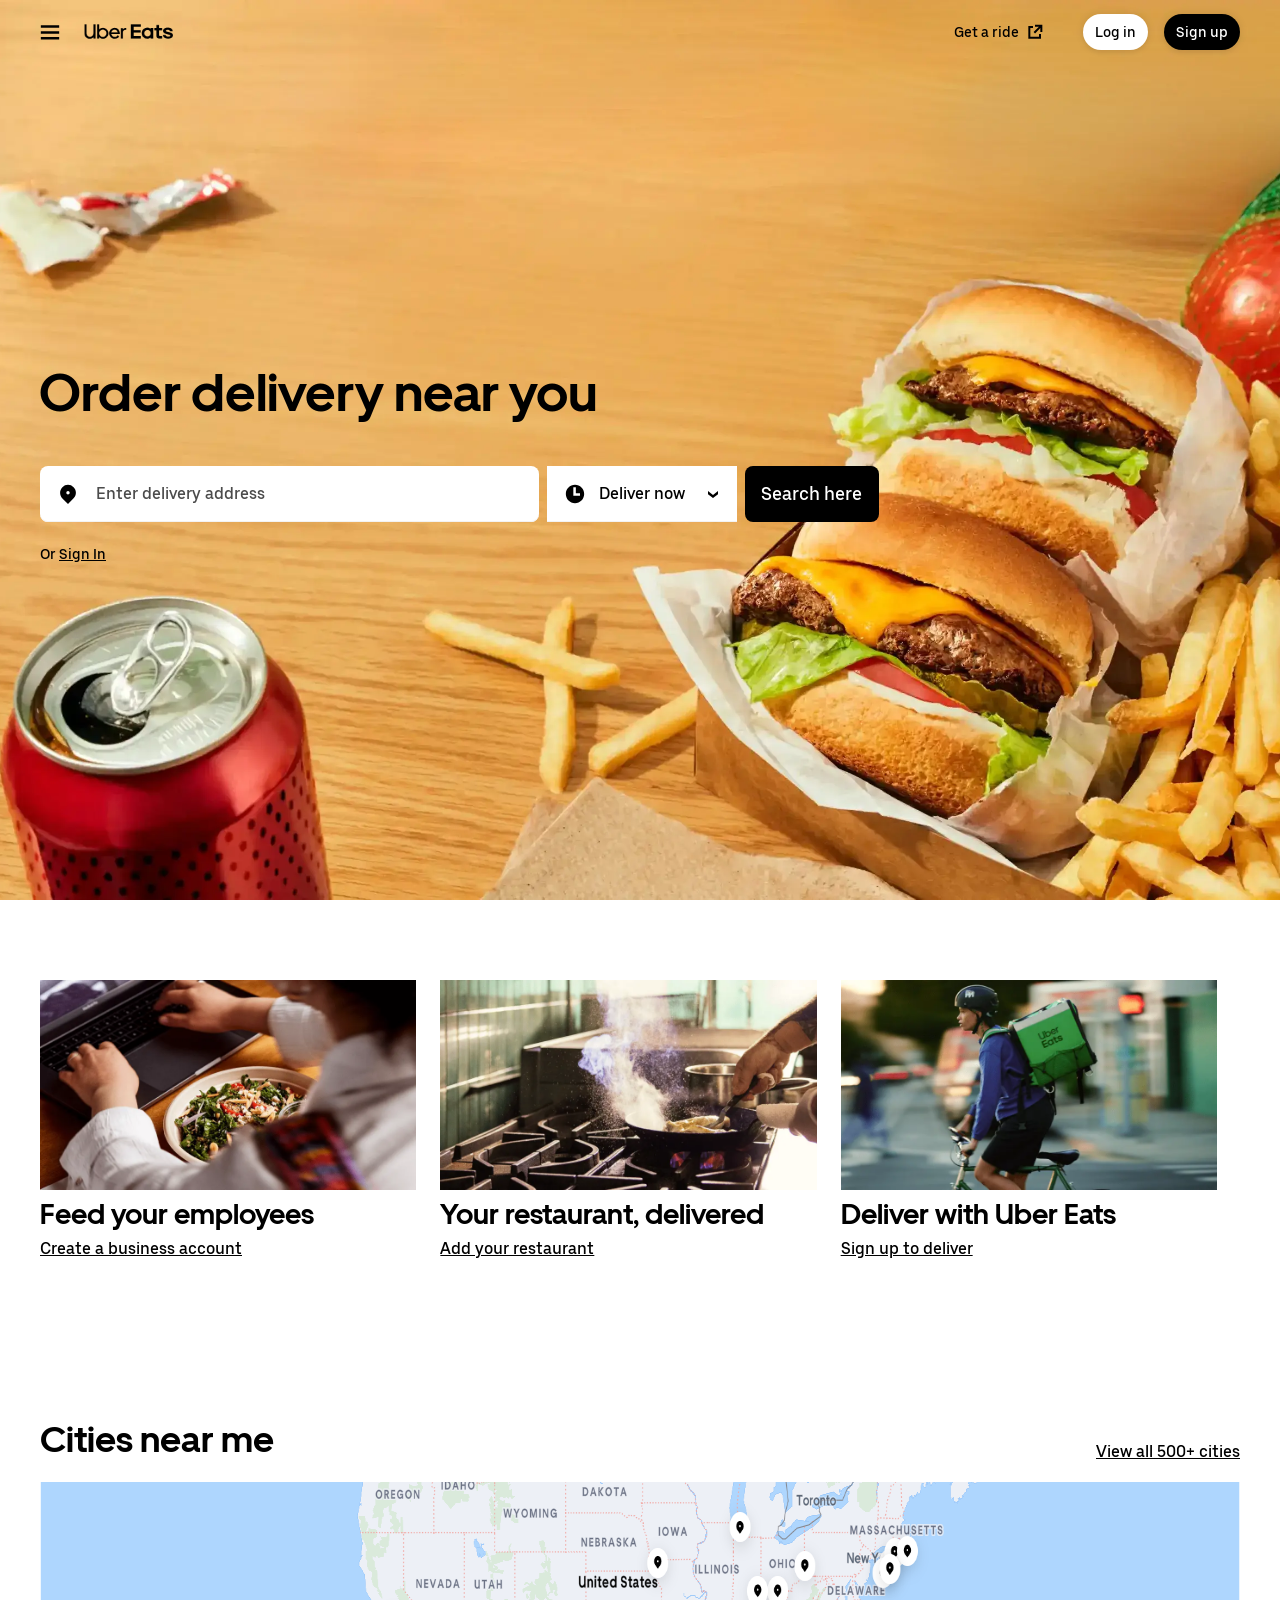
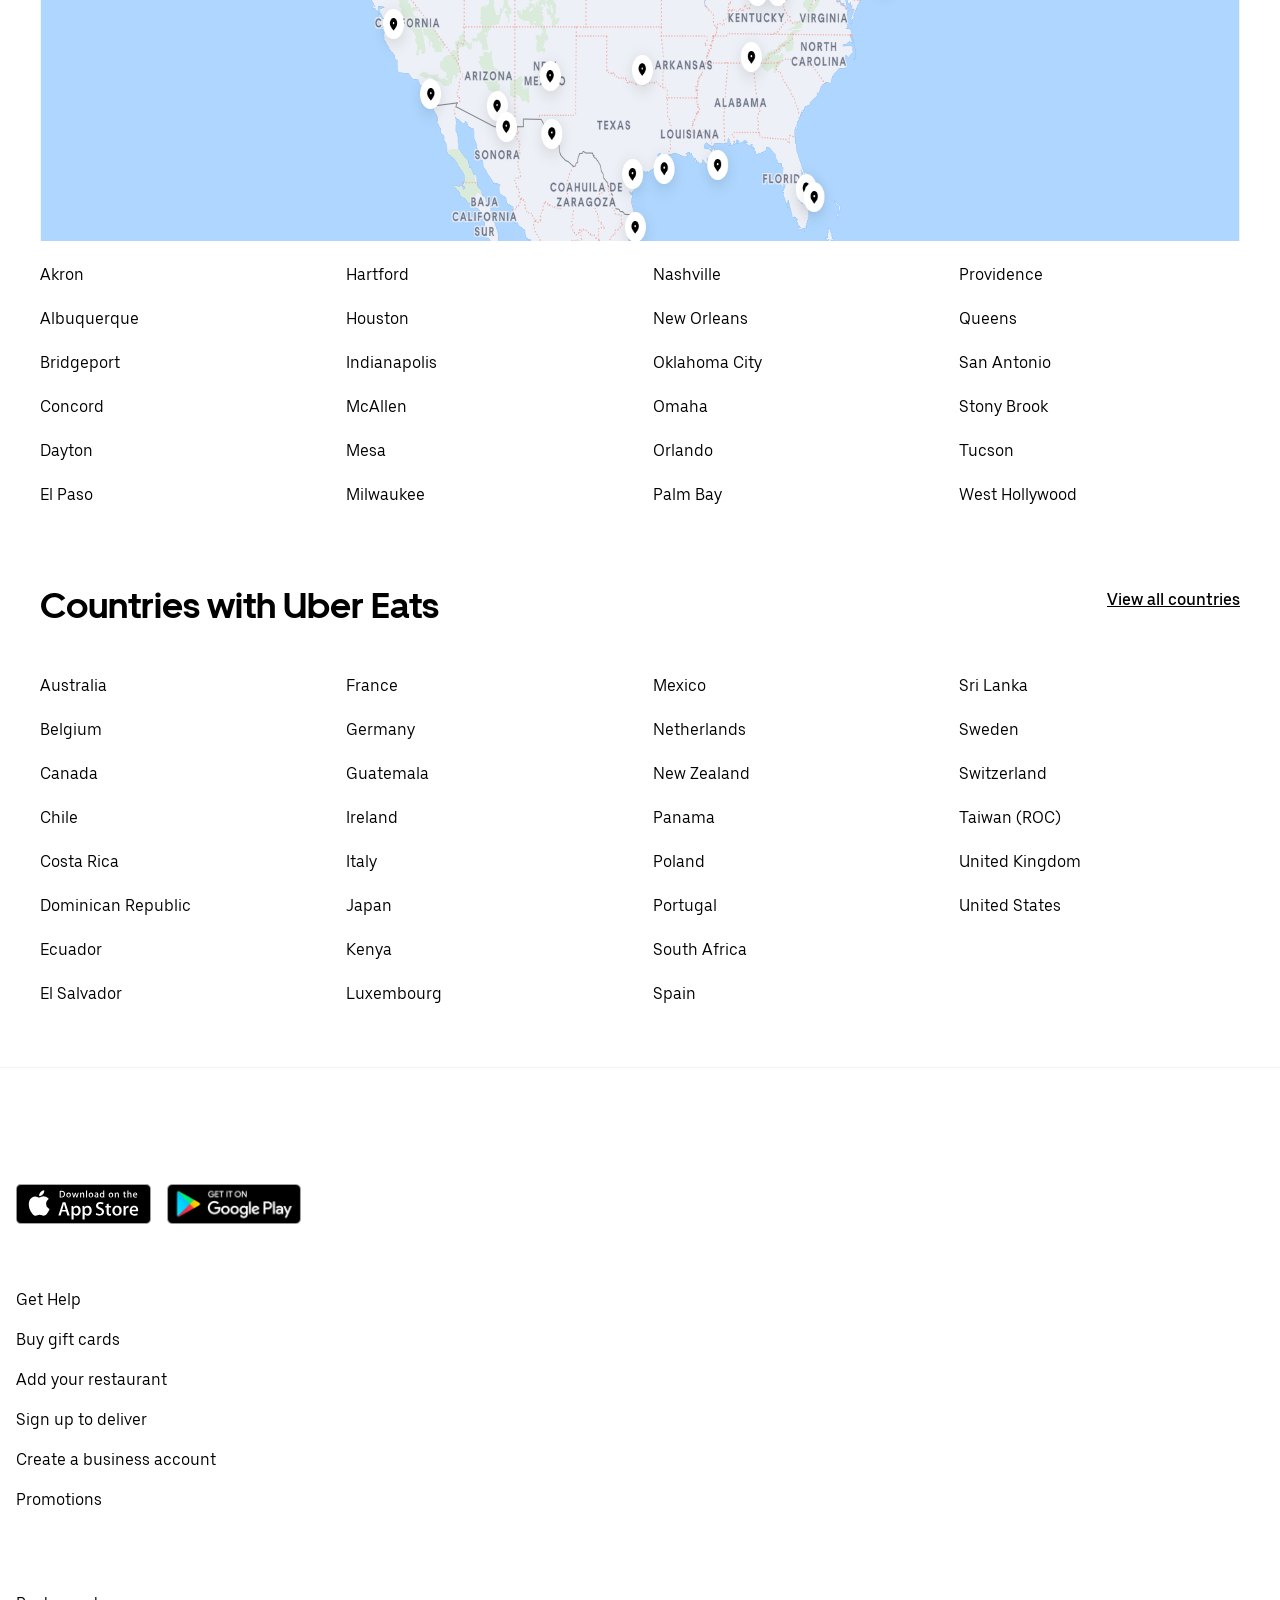
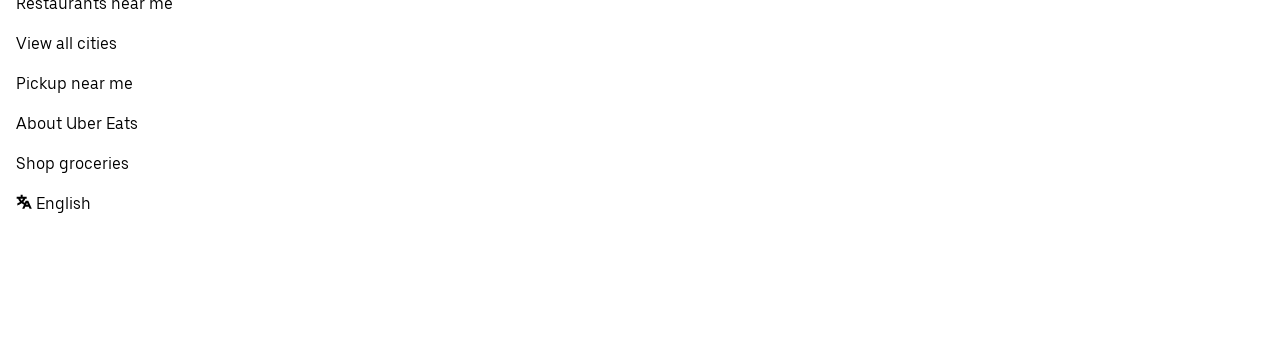
==== Uber.html @ cbeb6cd2 "first commit" ====
<!DOCTYPE html>
<html lang="en">

<head>
    <meta charset="UTF-8">
    <meta name="viewport" content="width=device-width, initial-scale=1.0">
    <link rel="stylesheet" href="Uber.css">
    <title>Document</title>
</head>

<body>
    <div class="uber-container">
        <div class="uber-image"></div>
        <!-- <img class="uber-image" src="uber-img/image.png" alt=""> -->
        <div class="urban-head1">
            <div class="urban-head2">
                <div class="urban-head3">
                    <div class="urban-head4">
                        <div class="urban-head5">
                            <div class="first">
                                <div class="line">
                                    <svg width="20" height="20" viewBox="0 0 24 24" fill="none">
                                        <title>Three lines</title>
                                        <path fill-rule="evenodd" clip-rule="evenodd"
                                            d="M23 4H1v3h22V4Zm0 7H1v3h22v-3ZM1 18h22v3H1v-3Z" fill="currentColor">
                                        </path>
                                    </svg>
                                </div>
                                <div class="uber-eats-logo">
                                    <img src="uber-img/uberEat.png" alt="">
                                </div>
                            </div>
                            <div class="all">
                                <div class="ride">
                                    <a href="#">Get a ride </a>
                                    <svg width="16" height="16" viewBox="0 0 24 24" fill="none">
                                        <title>Arrow launch</title>
                                        <g fill="currentColor">
                                            <path d="M21 15v7H2V3h7v3H5v13h13v-4h3Z"></path>
                                            <path d="M12 1v3h5.9l-8 7.9 2.2 2.2 7.9-8V12h3V1H12Z"></path>
                                        </g>
                                    </svg>
                                    
                                </div>
                                <div class="log-sign">
                                    <a class="log" href="#"></a>
                                    <a class="log2" href="#">Sign up</a>
                                </div>

                            </div>

                        </div>

                    </div>
                </div>
                
                
                
            </div>
        </div>
        <div class="delivery-container">
                    <h2 class="order-heading">Order delivery near you</h2>
                    <div class="enter-main1">
                        <div class="enter-main">
                            <div class="enter-container">
                                <div class="enter">
                                    <svg aria-hidden="true" focusable="false" viewBox="0 0 24 24" class="er es et al bc cg er es e4 e5"><g clip-path="url(#clip0)"><path d="M17.583 5.166a7.896 7.896 0 00-11.166 0c-3.084 3.083-3.084 8.167 0 11.25L12 21.999l5.583-5.666c3.084-3 3.084-8.084 0-11.167zM12 12.416c-.917 0-1.667-.75-1.667-1.667 0-.916.75-1.666 1.667-1.666s1.667.75 1.667 1.666c0 .917-.75 1.667-1.667 1.667z"></path></g><defs><clipPath id="clip0"><path transform="translate(2 2)" d="M0 0h20v20H0z"></path></clipPath></defs></svg>
                                    <div class="placeholder">Enter delivery address</div>

                                </div>

                            </div>
                            <div class="space"></div>
                            <div class="enter-container2">
                                <div class="enter1">
                                    <svg width="24px" height="24px" fill="none" viewBox="0 0 24 24" xmlns="http://www.w3.org/2000/svg" aria-label="When" role="img" focusable="false"><path d="M12 2.83398C6.91671 2.83398 2.83337 6.91732 2.83337 12.0007C2.83337 17.084 6.91671 21.1673 12 21.1673C17.0834 21.1673 21.1667 17.084 21.1667 12.0007C21.1667 6.91732 17.0834 2.83398 12 2.83398ZM17 13.6673H10.3334V5.33398H12.8334V11.1673H17V13.6673Z" fill="#000000"></path></svg>
                                    <div class="placeholder1">Deliver now</div>
                                    <div class="svg1">
                                        <div class="svg2">
                                            <svg width="24px" height="24px" fill="none" viewBox="0 0 24 24" xmlns="http://www.w3.org/2000/svg" aria-hidden="true" focusable="false"><path d="M17 11.7494V14.916L12 11.0827L7 14.916V11.7494L12 7.91602L17 11.7494Z" fill="#000000" transform="rotate(180, 12, 12)"></path></svg>
                                        </div>
                                    </div>

                                </div>

                            </div>
                            
                            <div class="space"></div>
                            <div class="search-black">
                                <a href="">Search here</a>
                            </div>
                            </div>
                            <div>
                            <div class="or-sign">Or
                                <a href="#">Sign In</a>
                            </div>
                            </div>
                        
                    </div>
                </div>    


    </div>
    <div class="space-after"></div>
        <div class="get-container">
            <div class="get-app">
                <div class="get-app1">
                    <div class="android">
                        <img src="https://www.ubereats.com/_static/31ee382bd0e6ed84.svg" alt="">
                        <div class="space16"></div>
                        <p>There’s more to love in the Android app.</p>

                    </div>
                    <button class="buttons">
                        <div class="button-app">
                            <svg aria-hidden="true" focusable="false" viewBox="0 0 24 24" class="fh fi e4 e5"><g><path fill-rule="evenodd" clip-rule="evenodd" d="M15.297 3.415l-.233.343c1.77.804 2.97 2.326 2.97 4.069H6.341c0-1.743 1.199-3.265 2.97-4.069l-.234-.343-.233-.338-.52-.761a.2.2 0 01.058-.282.214.214 0 01.29.057l.793 1.157.238.348a7.035 7.035 0 012.484-.444c.888 0 1.729.16 2.484.444l1.032-1.505a.21.21 0 01.288-.057.198.198 0 01.059.282l-.52.76-.234.339zm-1.23 2.176c0 .337.28.61.626.61a.618.618 0 00.627-.61.617.617 0 00-.627-.61.617.617 0 00-.627.61zm-4.385.61a.618.618 0 01-.627-.61c0-.338.28-.61.627-.61.346 0 .627.272.627.61 0 .337-.28.61-.627.61z"></path><path d="M6.342 8.639h11.692v8.942c0 .71-.592 1.288-1.322 1.288h-.956c.033.107.052.22.052.338v2.574c0 .673-.562 1.22-1.254 1.22s-1.253-.547-1.253-1.22v-2.574c0-.119.018-.23.05-.338h-2.327c.032.107.051.22.051.338v2.574c0 .673-.562 1.22-1.253 1.22-.692 0-1.254-.547-1.254-1.22v-2.574c0-.119.018-.23.05-.338h-.953c-.73 0-1.323-.578-1.323-1.288V8.639zm-2.089 0C3.561 8.639 3 9.185 3 9.858v5.216c0 .673.56 1.22 1.253 1.22.692 0 1.253-.547 1.253-1.22V9.858c0-.673-.561-1.219-1.253-1.219zM18.87 9.858c0-.673.56-1.219 1.253-1.219.691 0 1.252.546 1.252 1.219v5.216c0 .673-.56 1.22-1.252 1.22-.693 0-1.254-.547-1.254-1.22V9.858z"></path></g></svg>
                            <div class="space8"></div>
                            <div class="getit">Get the app</div>
                        </div>
                    </button>
                </div>

            </div>

    </div>
    <div class="space-after2"></div>
    <div class="pictures">
        <div class="pics1">
            <div>
                <img class="img1" src="uber-img/1st img.png" alt="">
                <p class="feed"> Feed your employees</p>
                <p class="feed-sub">Create a business account</p>
            </div>
        </div>
         <div class="space-after3"></div>
          <div class="pics1">
            <div>
                <img class="img1" src="uber-img/2ndimg.png" alt="">
                <p class="feed"> Your restaurant, delivered</p>
                <p class="feed-sub">Add your restaurant</p>
            </div>
        </div>
         <div class="space-after3"></div>
          <div class="pics1">
            <div>
                <img class="img1" src="uber-img/3rdimg.png" alt="">
                <p class="feed"> Deliver with Uber Eats</p>
                <p class="feed-sub">Sign up to deliver</p>
            </div>
        </div>
    </div>
     <div class="space-after4"></div>
     <div class="map-high">
       <div class="space-after5"></div>
    <div class="map">
        <div class="map-heading">
             <h2 class="map-h2">Cities near me</h2>
             <a href="#">View all 500+ cities</a>

        </div>
           
            <img class="map-pic" src="" alt="">
            <div class="grid-list"> 
                <div class="points">
                    <a href="#">Albuquerque</a>
                </div>
                <div class="points">
                    <a href="#">Concord</a>
                </div>
                <div class="points">
                    <a href="#">Houston</a>
                </div>
                <div class="points">
                    <a href="#">Indianapolis</a>
                </div>
                   <div class="points">
                    <a href="#">Mesa</a>
                </div>
                <div class="points">
                    <a href="#">Milwaukee</a>
                </div>
                <div class="points">
                    <a href="#">Nashville</a>
                </div>
                <div class="points">
                    <a href="#">Oklahoma City</a>
                </div>
                <div class="points">
                    <a href="#">Providence</a>
                </div>
                <div class="points">
                    <a href="#">Queens</a>
                </div>
                   <div class="points">
                    <a href="#">Tucson</a>
                </div>
                <div class="points">
                    <a href="#">West Hollywood</a>
                </div>
            </div>
             <div class="space24"></div>
            <a class="view" href="#">View all 500+ cities</a>
            <div class="space48"></div>
             


             <div class="grid-list2"> 
                <div class="points">
                    <a href="#">Akron</a>
                </div>
                <div class="points">
                    <a href="#">Albuquerque</a>
                </div>
                <div class="points">
                    <a href="#">Bridgeport</a>
                </div>
                <div class="points">
                    <a href="#">Concord</a>
                </div>
                   <div class="points">
                    <a href="#">Dayton</a>
                </div>
                <div class="points">
                    <a href="#">El Paso</a>
                </div>
                <div class="points">
                    <a href="#">Hartford</a>
                </div>
                <div class="points">
                    <a href="#"> Houston</a>
                </div>
                <div class="points">
                    <a href="#">Indianapolis</a>
                </div>
                <div class="points">
                    <a href="#">McAllen</a>
                </div>
                   <div class="points">
                    <a href="#">Mesa</a>
                </div>
                <div class="points">
                    <a href="#">Milwaukee</a>
                </div>

                <div class="points">
                    <a href="#">Nashville</a>
                </div>
                <div class="points">
                    <a href="#">New Orleans</a>
                </div>
                <div class="points">
                    <a href="#">Oklahoma City</a>
                </div>
                <div class="points">
                    <a href="#">Omaha</a>
                </div>
                   <div class="points">
                    <a href="#">Orlando</a>
                </div>
                <div class="points">
                    <a href="#">Palm Bay</a>
                </div>
                <div class="points">
                    <a href="#">Providence</a>
                </div>
                <div class="points">
                    <a href="#">Queens</a>
                </div>
                <div class="points">
                    <a href="#">San Antonio</a>
                </div>
                <div class="points">
                    <a href="#">Stony Brook</a>
                </div>
                   <div class="points">
                    <a href="#">Tucson</a>
                </div>
                <div class="points">
                    <a href="#">West Hollywood</a>
                </div>
            </div>
            <div class="space80"></div>

            <div class="counties">
                <div class="flex">
                <h2>Countries with Uber Eats</h2>
                <div class="view-all">
                    <a class="hidee" href="#">View all countries</a>
                </div>
                </div>
                <div class="counties-cont">
                    <div>
                        <a href="#">Australia</a>
                    </div>
                    <div>
                        <a href="#">Belgium</a>
                    </div>
                    <div>
                        <a href="#">Canada</a>
                    </div>
                    <div>
                        <a href="#">Chile</a>
                    </div>
                    <div>
                        <a href="#">Costa Rica</a>
                    </div>
                    <div>
                        <a href="#">Dominican Republic</a>
                    </div>
                    <div>
                        <a href="#">Ecuador</a>
                    </div>
                    <div>
                        <a href="#">El Salvador</a>
                    </div>
                    <div>
                        <a href="#">France</a>
                    </div>
                    <div>
                        <a href="#">Germany</a>
                    </div>
                    <div>
                        <a href="#">Guatemala</a>
                    </div>
                    <div>
                        <a href="#">Ireland</a>
                    </div>
                    <div>
                        <a href="#">Italy</a>
                    </div>                       
                    <div>
                        <a href="#">Japan</a>
                    </div>
                    <div>
                        <a href="#">Kenya</a>
                    </div>
                     <div>
                        <a href="#">Luxembourg</a>
                    </div>
                    <div>
                        <a href="#">Mexico</a>
                    </div>
                    <div>
                        <a href="#">Netherlands</a>
                    </div>
                    <div>
                        <a href="#">New Zealand</a>
                    </div>
                    <div>
                        <a href="#">Panama</a>
                    </div>
                    <div>
                        <a href="#">Poland</a>
                    </div>
                    <div>
                        <a href="#">Portugal</a>
                    </div>
                    <div>
                        <a href="#">South Africa</a>
                    </div>
                    <div>
                        <a href="#">Spain</a>
                    </div>
                    <div>
                        <a href="#">Sri Lanka</a>
                    </div>
                    <div>
                        <a href="#">Sweden</a>
                    </div>
                    <div>
                        <a href="#">Switzerland</a>
                    </div>
                    <div>
                        <a href="#">Taiwan (ROC)</a>
                    </div>
                    <div>
                        <a href="#">United Kingdom</a>
                    </div>
                    <div>
                        <a href="#">United States</a>
                    </div>
                </div>
                <div class="space24"></div>
                <div class="view-all">
                    <a class="view-hide" href="#">View all countries</a>
                </div>
            </div>
            

            
        </div>  
        </div>
        <footer class="footer-container">
         <img class="eats-img" src="https://www.ubereats.com/_static/97c43f8974e6c876.svg" alt="">
            <div class="foot1">
                <div class="foot2">
                    <img class="app" src="uber-img/app-store.png" alt="">
                    <img class="google" src="uber-img/googleplay.png" alt="">
                </div>
            </div>
            <div class="get-help">
                <a href="#">Get Help</a>
                <a href="#">Buy gift cards</a>
                <a href="#">Add your restaurant</a>
                <a href="#">Sign up to deliver</a>
                <a href="#">Create a business account</a>
                <a href="#">Promotions</a>
            </div>

            <div class="get-help">
                <a href="#">Restaurants near me</a>
                <a href="#">View all cities</a>
                <a href="#">Pickup near me</a>
                <a href="#">About Uber Eats</a>
                <a href="#">Shop groceries</a>
                <div>
                     <svg aria-label="Select a language" width="16px" role="img" focusable="false" viewBox="0 0 16 15" class="dt dm e4 e5"><path d="M12.267 6.667H9.733l-.933 2.2c-.467-.2-1-.534-1.533-.934.866-.866 1.6-2 2-3.266h1.4v-2h-4v-2h-2v2h-4v2h1.466c.4 1.266 1.134 2.4 1.934 3.266-1.4.934-2.734 1.467-2.734 1.467v2.133L2 11.267c.133-.067 1.867-.667 3.667-2 .8.6 1.666 1.066 2.333 1.4l-1.8 4h2.2l.867-2h3.466l.867 2h2.2zm-5.2-2a6.79 6.79 0 01-1.4 2c-.534-.6-1.067-1.267-1.4-2zm3.066 6L11 8.733l.867 1.934z"></path></svg></a>
                    <a href="#">English</a>
                </div>
                   
            </div>
        </footer>
</body>

</html>
---- Uber.css ----
@font-face {
    font-family: "regular-bold";
    src: url(fonts/14f73a3f74611002.woff2) format("woff2");
}

@font-face {
    font-family: "Regular2";
    src: url(fonts/276edd4275dda838.woff2) format("woff2");
}

@font-face {
    font-family: "regular";
    src: url("fonts/eee1724e2e5a8ebd.woff2") format("woff2");
}

@font-face {
    font-family: "SemiBold Italic";
    src: url("../assets/font/Inter-SemiBoldItalic.woff2") format("woff2");
}


body {
    margin: 0px;
}

.uber-container {
    height: 100vh;
    position: relative;
    overflow-y: hidden;
    width: 100%;
}

.uber-image {
    object-fit: cover;
    width: 100%;
    height: 100%;
    position: relative;
    overflow-y: hidden;
    background-size: cover;
    background-position: center;
    background-image: url("uber-img/smallest.png");
}

.nav-container {
    height: 64px;
    display: flex;
    flex-direction: row;
    top: 0px;
    padding: 0px 40px;
    overflow-y: hidden;
    display: flex;
    align-items: center;
    overflow: hidden;
}

.urban-head1 {
    z-index: 1;
    width: 100%;
}

.urban-head2 {
    height: 48px;
    width: 100%;
}

.urban-head3 {
    z-index: 3;
    width: 100%;
    left: 0px;
    top: 0px;
    position: fixed;
}

.urban-head4 {

    margin: 0px auto;
    width: 100%;
}

.urban-head5 {
    padding: 0px 16px;
    height: 48px;
    display: flex;
    align-items: center;
    -moz-box-align: center;
    justify-content: space-between;

}

.first {
    display: inline-flex;
    align-items: center;
    width: min-content;
}

.line {
    display: flex;
    margin: auto 0;
    height: 36px;
    width: 36px;
    align-items: center;
    position: relative;
    padding-left: 2px;
    padding-right: 2px;
}



.uber-eats-logo img {
    display: block;
    height: 16px;
    width: auto;

}

.ride {
    display: flex;
    white-space: nowrap;
    margin-inline-start: 24px;
    margin-inline-end: 16px;
    gap: 8px;
    align-items: center;
}

.ride a {
    text-decoration: none;
    color: black;
    font-size: 16px;
    font-family: "regular";
    font-weight: 500;
}

.log-sign {
    display: flex;

}

.all {
    display: flex;
    flex-direction: row;
    align-items: center;
}

.log {
    margin-right: 12px;
    box-shadow: rgba(0, 0, 0, 0.1) 0px 0px 8px, rgba(0, 0, 0, 0.04) 0px 4px 4px;
    background-color: white;
    height: 36px;
    width: 36px;

    border-radius: 500px;
    display: inline-flex;
    font-size: 14px;
    box-sizing: border-box;
    display: flex;
    align-items: center;
    color: black;
    font-family: "regular";
    font-weight: 500;
    text-decoration: none;
    display: flex;
    align-items: center;
    justify-content: center;


}

.log::before {
    content: url("data:image/svg+xml;utf8,<svg xmlns='http://www.w3.org/2000/svg' viewBox='0 0 26 26'><path fill-rule='evenodd' clip-rule='evenodd' d='M18.958 7.042a5.958 5.958 0 11-11.916 0 5.958 5.958 0 0111.916 0zM3.25 21.667c0-3.575 2.925-6.5 6.5-6.5h6.5c3.575 0 6.5 2.925 6.5 6.5v3.25H3.25v-3.25z'/></svg>");
    display: inline-block;
    width: 16px;
    height: 16px;
}



.log2 {

    box-shadow: rgba(0, 0, 0, 0.1) 0px 0px 8px, rgba(0, 0, 0, 0.04) 0px 4px 4px;
    background-color: black;
    height: 36px;
    padding: 8px 12px;
    border-radius: 500px;
    display: inline-flex;
    font-size: 14px;
    box-sizing: border-box;
    display: flex;
    align-items: center;
    color: white;
    font-family: "regular";
    font-weight: 500;
    text-decoration: none;
    display: flex;
    white-space: nowrap;

}

.delivery-container {
    position: absolute;
    z-index: 99;
    top: 74px;
    padding: 0px 16px;
    left: 50%;
    transform: translateX(-50%);
}

.order-heading {
    margin-bottom: 24px;
    line-height: 44px;
    font-weight: 500;
    font-size: 36px;
    font-family: "regular-bold";
    white-space: nowrap;
}

.enter-container {
    display: block;
    padding: 8px 0px;

}

.enter {
    position: sticky;
    box-shadow: rgb(243, 243, 243) 0px -1px 0px inset;
    height: 56px;
    background-color: white;
    display: flex;
    align-items: center;
    padding-left: 4px;

}

.enter1 {
    position: sticky;
    box-shadow: rgb(243, 243, 243) 0px -1px 0px inset;
    height: 56px;
    background-color: white;
    display: flex;
    align-items: center;
    padding-left: 4px;

}

.enter svg {
    margin: 12px;
    height: 24px;
    width: 24px;
    flex-direction: 0 0 auto;
}

.enter1 svg {
    margin: 12px;
    height: 24px;
    width: 24px;
    flex-direction: 0 0 auto;
}

.placeholder {
    color: rgb(75, 75, 75);
    line-height: 24px;
    font-weight: normal;
    font-size: 16px;
    font-family: "regular2";
}

.enter-container2 {
    display: block;
    margin-bottom: 16px;

}

.placeholder1 {
    flex-grow: 1;
    line-height: 20px;
    display: flex;
    font-size: 16px;
    color: black;
    font-family: "regular";
}

.svg1 {
    width: 48px;
    height: 48px;
}

.search-black {
    background-color: black;
    border-radius: 8px;
    padding: 12px 16px;
    min-height: 56px;
    font-size: 18px;
    color: white;
    cursor: pointer;
    font-weight: 500;
    line-height: 24px;
    box-sizing: border-box;
    display: flex;
    justify-content: center;
    align-items: center;
    -moz-box-pack: center;
    font-family: "regular";

}

.search-black a {
    text-decoration: none;
    color: white;
    padding-top: 1px;
}

.or-sign {
    margin-top: 24px;
    font-weight: 500;
    font-size: 14px;
    line-height: 16px;
    font-family: "regular";
}

.or-sign a {
    color: black;
}

.space-after {
    height: 32px;
}

.get-container {
    padding: 16px 0px 0px;
}

.get-app {
    margin: 0px 16px;
    display: flex;
    justify-content: center;
    flex-direction: column;
}

.get-app1 {
    background-color: white;
    display: flex;
    flex-direction: column;
}

.android {
    display: flex;
    flex-direction: row;
    margin-bottom: 16px;
}

.space16 {
    width: 22px;
}

.android img {
    width: 64px;
    height: 64px;
    border-radius: 15%;
}

.android p {
    line-height: 28px;
    font-size: 24px;
    display: flex;
    align-items: center;
    margin: 0px;
    font-family: "regular-bold";
    letter-spacing: normal;
}

.buttons {
    background: rgb(243, 243, 243);
    border-radius: 8px;
    padding: 12px 16px;
    font-size: 18px;
    min-height: 56px;
    cursor: pointer;
    font-weight: 500;
    line-height: 24px;
    border: none;
}

.button-app {
    display: flex;
    flex-direction: row;
    justify-content: center;
    align-items: center;
}

.button-app svg {
    width: 18px;
    height: 18px;
    flex: 0 0 auto;
}

.space8 {
    width: 8px;
}

.getit {
    font-size: 18px;
    font-family: "regular";
}

.space-after2 {
    height: 48px;
}

.pictures {
    margin: 0 16px;
    display: flex;
    flex-direction: column;
    align-items: center;
    justify-content: center;
}

.img1 {
    height: auto;
    width: 100%;
    margin-bottom: 4px;
    aspect-ratio: auto 343 / 191;
}

.feed {
    line-height: 32px;
    font-size: 24px;
    margin: 0px;
    font-family: "regular-bold";
}

.feed-sub {
    margin-top: 8px;
    text-decoration: underline;
    line-height: 20px;
    display: block;
    cursor: pointer;
    font-size: 16px;
    font-weight: 500;
    font-family: "regular";
    margin-bottom: 0px;
}

.space-after3 {
    height: 36px;
}

.space-after4 {
    height: 48px;
}
.map{
    margin: 0px 16px;
}
.map-h2{
    font-family: "regular-bold";
    font-weight: 100;
    margin-top: 0px;
    margin-bottom: 0px;
}
.map-pic{
    margin: 16px 0px;
    content: url(uber-img/map.png);
    margin-bottom: 12.5px;
}
.map-heading a{
    display: none;
}
.grid-list{
    grid-template-columns: repeat(2,1fr);
    grid-template-rows: repeat(6,1fr);
    gap: 17px 8px;
    grid-auto-flow:  column;
    display: grid;
}
.points a{
    text-decoration: none;
    color: black;
    font-family: "Regular2";
    font-size: 16px;
    font-weight: 400;

}
.space24{
    height: 24px;
}
.view{
    color: black;
    font-size: 16px;
    font-family: "regular";
}
.space48{
    height: 48px;
}
.grid-list2{
    display: none;
}
.countries{
    margin: 0px 16px;
    display: flex;
    flex-direction: column;
    align-items: center;
    justify-content: center;
}
.counties h2{
    line-height: 32px;
    font-size: 24px;
    font-family: "regular-bold";
    font-weight: 100;
    margin-top: 0px;
}
.counties-cont{
    display: grid;
    grid-template-rows: repeat(15,1fr);
    grid-template-columns: repeat(2,1fr);
    gap: 25px 8px;
    grid-auto-flow: column;
    margin-top: 24px;
}
.counties-cont a{
    color: black;
    font-family: "Regular2";
    text-decoration: none;
}
.view-all a{
    color: black;
    line-height: 20px;
    cursor: pointer;
    font-size: 16px;
    font-family: "regular";
}
.hidee{
    display: none;
}
.footer-container{

    border-top: 1px solid rgb(243, 243, 243);
    margin-top: 64px;
    padding: 64px 16px 80px;
    background-color: white;


}
.eats-img{
    margin-bottom: 48px;
    height: 24px;
    width: auto;
}
.foot1{
    margin-bottom: 64px;
}
.foot2{
    gap: 16px;
    flex-flow: wrap;
    display: flex;
}
.app{
    width: auto;
    height: 40px;
    aspect-ratio: auto 135 / 40;
}
.google{
        width: auto;
    height: 40px;
    aspect-ratio: auto 135 / 40;

}
   .get-help{
    margin-bottom: 64px;
    display: flex;
    flex-direction: column;
   }    
   .get-help a{
    margin-bottom: 16px;
    line-height: 24px;
    font-size: 16px;
    font-family: "Regular2";
    color: black;
    text-decoration: none;
   }    
   .fl{
    display: flex;
    flex-direction: row;
   }               
@media screen and (min-width:768px) {
    .uber-image {
        object-fit: cover;
        width: 100%;
        height: 100%;
        position: relative;
        overflow-y: hidden;

    }
    .map-pic{
        width: 100%;
        content:url(uber-img/map2.png) ;
    }    
    .foot2{
        gap: 16px;
        flex-wrap: wrap;
        display: flex;
    }        

    .nav-container {
        height: 64px;
        display: flex;
        flex-direction: row;
        top: 0px;
        padding: 0px 40px;
        overflow-y: hidden;
        display: flex;
        align-items: center;
        overflow: hidden;
    }

    .urban-head1 {
        z-index: 1;
        width: 100%;
    }

    .urban-head2 {
        height: 48px;
    }

    .urban-head3 {
        z-index: 3;
        width: 100%;
        left: 0px;
        top: 0px;
        position: fixed;
    }

    .urban-head4 {
        transition: 400ms;
        margin: 0px auto;
        width: 100%;
    }

    .urban-head5 {
        padding: 0px 16px;
        height: 48px;
        display: flex;
        align-items: center;
        -moz-box-align: center;
        justify-content: space-between;

    }

    .first {
        display: inline-flex;
        align-items: center;
    }

    .line {
        display: flex;
        margin: auto 0;
        height: 36px;
        margin-right: 2px;
        width: 36px;
        align-items: center;
        position: relative;
        padding-left: 2px;

    }



    .uber-eats-logo img {
        display: block;
        height: 16px;
        width: auto;

    }

    .ride {
        display: flex;
        white-space: nowrap;
        margin-inline-start: 24px;
        margin-inline-end: 16px;
        gap: 8px;
        align-items: center;
    }

    .ride a {
        text-decoration: none;
        color: black;
        font-size: 16px;
        font-family: "regular";
        font-weight: 500;
    }

    .log-sign {
        margin-inline-start: 0px;
        display: flex;
    }


    .log {
        margin-right: 12px;
        box-shadow: rgba(0, 0, 0, 0.1) 0px 0px 8px, rgba(0, 0, 0, 0.04) 0px 4px 4px;
        background-color: white;
        height: 36px;
        align-items: center;
        justify-content: center;
        border-radius: 500px;
        display: inline-flex;
        font-size: 14px;
        box-sizing: border-box;
        display: flex;
        align-items: center;
        color: black;
        font-family: "regular";
        font-weight: 500;

        text-decoration: none;


    }


    .log2 {

        box-shadow: rgba(0, 0, 0, 0.1) 0px 0px 8px, rgba(0, 0, 0, 0.04) 0px 4px 4px;
        background-color: black;
        height: 36px;
        padding: 12px;
        border-radius: 500px;
        display: inline-flex;
        font-size: 14px;
        box-sizing: border-box;
        display: flex;
        align-items: center;
        color: white;
        font-family: "regular";
        font-weight: 500;
        text-decoration: none;

    }

    .enter-container {
        padding: 8px 0px;
    }

    .space16 {
        width: 16px;
    }
.map-heading a{
    display: none;
}
.grid-list2{
    display: none;
}
.hidee{
    display: none;
}

}

@media screen and (min-width:1024px) {
    .uber-image {
        object-fit: cover;
        width: 100%;
        height: 100%;
        position: relative;
        overflow-y: hidden;

    }

    .log {
        display: flex;
        justify-content: center;
    }

    .log-sign {
        margin: 0px;
    }

    .line {
        margin-right: 2px;
    }

    .enter-container {
        padding: 0px;
    }

    /* .img1{
    height: auto;
    width: 992px;
    margin-bottom: 4px;
   
} */
  .map-pic{
        width: 100%;
        content: url(uber-img/map3.png);
        height: 360px;
        margin-top: 17px;
    }
    .pics1{
        width: 100%;
    }
   .map-heading a{
    display: none;
   }
.grid-list2{
    display: none;
}


.hidee{
    display: none;
}

}

@media screen and (min-width:1025px) {

    .uber-image {
        content: url("uber-img/full.png");

    }
    .map-pic{
        content: url("uber-img/map4.png");
    }


    .nav-container {
        height: 64px;
        display: flex;
        flex-direction: row;
        top: 0px;
        padding: 0px 40px;
        overflow-y: hidden;
        display: flex;
        align-items: center;
        overflow: hidden;
    }

    .urban-head1 {
        z-index: 1;
        width: 100%;
    }

    .urban-head2 {
        height: 64px;
    }

    .urban-head3 {
        z-index: 3;
        width: 100%;
        left: 0px;
        top: 0px;
        position: fixed;
    }

    .urban-head4 {
        transition: 400ms;
        margin: 0px auto;
        width: 100%;
    }

    .urban-head5 {
        padding: 0px 40px;
        min-width: 1024px;
        max-width: 1920px;
        height: 64px;
        display: flex;
        align-items: center;
        -moz-box-align: center;
        justify-content: space-between;

    }

    .first {
        display: inline-flex;
        align-items: center;
    }

    .line {
        display: flex;
        margin: auto 0;
        height: 48px;
        width: 48px;
        align-items: center;
        position: relative;
        padding-left: 0px;
    }

    .uber-eats-logo {
        margin-inline-end: 28px;
        margin-left: -6px;


    }

    .uber-eats-logo img {
        display: block;
        height: 16px;
        width: auto;

    }

    .ride {
        display: flex;
        white-space: nowrap;
        margin-inline-start: 24px;
        margin-inline-end: 16px;
        gap: 8px;
        align-items: center;
    }

    .ride a {
        text-decoration: none;
        color: black;
        font-size: 14px;
        font-family: "regular";
        font-weight: 500;
    }

    .log-sign {
        margin-inline-start: 24px;
        display: flex;
    }

    .all {
        display: flex;
        flex-direction: row;
        align-items: center;
    }

    .log {
        margin-right: 16px;
        box-shadow: rgba(0, 0, 0, 0.1) 0px 0px 8px, rgba(0, 0, 0, 0.04) 0px 4px 4px;
        background-color: white;
        height: 36px;
        width: fit-content;
        padding: 12px;
        border-radius: 500px;
        display: inline-flex;
        font-size: 14px;
        box-sizing: border-box;
        display: flex;
        align-items: center;
        color: black;
        font-family: "regular";
        font-weight: 500;
        content: "Log in";
        text-decoration: none;


    }

    .log::before {
        content: "Log in";
        white-space: nowrap;
        width: fit-content;
        font-family: "regular";
        align-items: center;
        display: flex;
    }

    .log2 {

        box-shadow: rgba(0, 0, 0, 0.1) 0px 0px 8px, rgba(0, 0, 0, 0.04) 0px 4px 4px;
        background-color: black;
        height: 36px;
        padding: 12px;
        border-radius: 500px;
        display: inline-flex;
        font-size: 14px;
        box-sizing: border-box;
        display: flex;
        align-items: center;
        color: white;
        font-family: "regular";
        font-weight: 500;
        text-decoration: none;

    }

    .placeholder {
        color: rgb(75, 75, 75);
        line-height: 24px;
        font-weight: 500;
        font-size: 16px;
        font-family: "regular";
        padding-left: 4px;

    }

    .delivery-container {
        width: 100%;
        box-sizing: border-box;
        padding: 40px;
        display: block;
        min-width: 1024px;
        max-width: 1920px;
        margin: 0 auto;
        top: 31%;


    }

    .enter-main {
        display: flex;
        justify-content: left;
    }

    .enter-main1 {
        display: flex;
        flex-direction: column;
    }

    .delivery-container h2 {
        max-width: 60%;
        margin-bottom: 40px;
        line-height: 64px;
        font-size: 52px;
        position: relative;
        bottom: 1px;
        right: 1px;
    }

    .enter-container {
        max-width: 540px;
        -moz-box-orient: vertical;
        -moz-box-direction: normal;
        position: relative;
    }

    .enter-container2 {
        margin-bottom: 0px;
    }

    .space {
        width: 8px;
    }

    .placeholder1 {
        flex-grow: 0px;
        padding-right: 4px;
    }

    .enter {
        min-width: 495px;
        border-radius: 8px;
        box-shadow: rgb(243, 243, 243) 0px -1px 0px inset;
        transition: box-shadow 0.3s ease-in-out;

    }

    .enter1 {
        min-width: 500px;
        border-radius: 8px;
        box-shadow: rgb(243, 243, 243) 0px -1px 0px inset;
        transition: box-shadow 0.3s ease-in-out;
        min-width: 0px;
        border-radius: 0px;
    }

    .search-black {
        height: fit-content;
    }

    .search-black a {
        padding-bottom: 2px;
        padding-right: 1px;
    }

    .space-after {
        height: 80px;
    }

    .get-app {
        display: none;    
    }

    .pictures {
        display: flex;
        flex-direction: row;
        padding: 0px 40px;
        margin: 0px;
        margin-bottom: -24px;
        margin-right:11px;
        margin-left: -12px;
        
    
        
    }

    .pics1 {
        padding: 0px 12px;
        margin-left: 0%;
        width: 33.3333%;
        
    }

   .space-after2{
    height: 0px;

   }
   .get-container{
    padding: 0px;
   }
   .feed{
    font-size: 28px;
   }
   .feed-sub{
    margin-top: 9px;
   }
 .space-after4{
    height: 40px;
 }
 .map-high{
    padding: 0px 40px;
    min-width: 1024px;
    max-width: 1920px;
 }
.space-after5{
    height: 143px;
}
.map-heading{
    display: flex;
    flex-direction: row;
    justify-content: space-between;
}
.map-heading a{
    color: black;
    font-family: "regular";
    display: flex;
    align-items: end;
                                                         
}
.map{
    margin: 0px;
}
.map h2{
    font-size: 36px;
}
.map-pic{
    margin: 20px 0px;
}
.grid-list{
    display: none;                                         
}
.grid-list2{
    display: grid;
    grid-template-columns: repeat(4,1fr);
    grid-template-rows: repeat(6,1fr);
    gap: 25px;
    grid-auto-flow: column;
   
}
.view{
    display: none;
}
.counties-cont{
    display: grid;
    grid-template-columns: repeat(4,1fr);
    grid-template-rows: repeat(8,1fr);
    gap: 25px;
    grid-auto-flow: column;
}
.space80{
    height: 86px;
}
.space48{
    display: none;
}
.space24{
    display: none;
}
.flex{
    display: flex;
    flex-direction: row;
    justify-content: space-between;
}
.hidee{
    display: flex;
}
.view-hide{
 display: none;
}
}
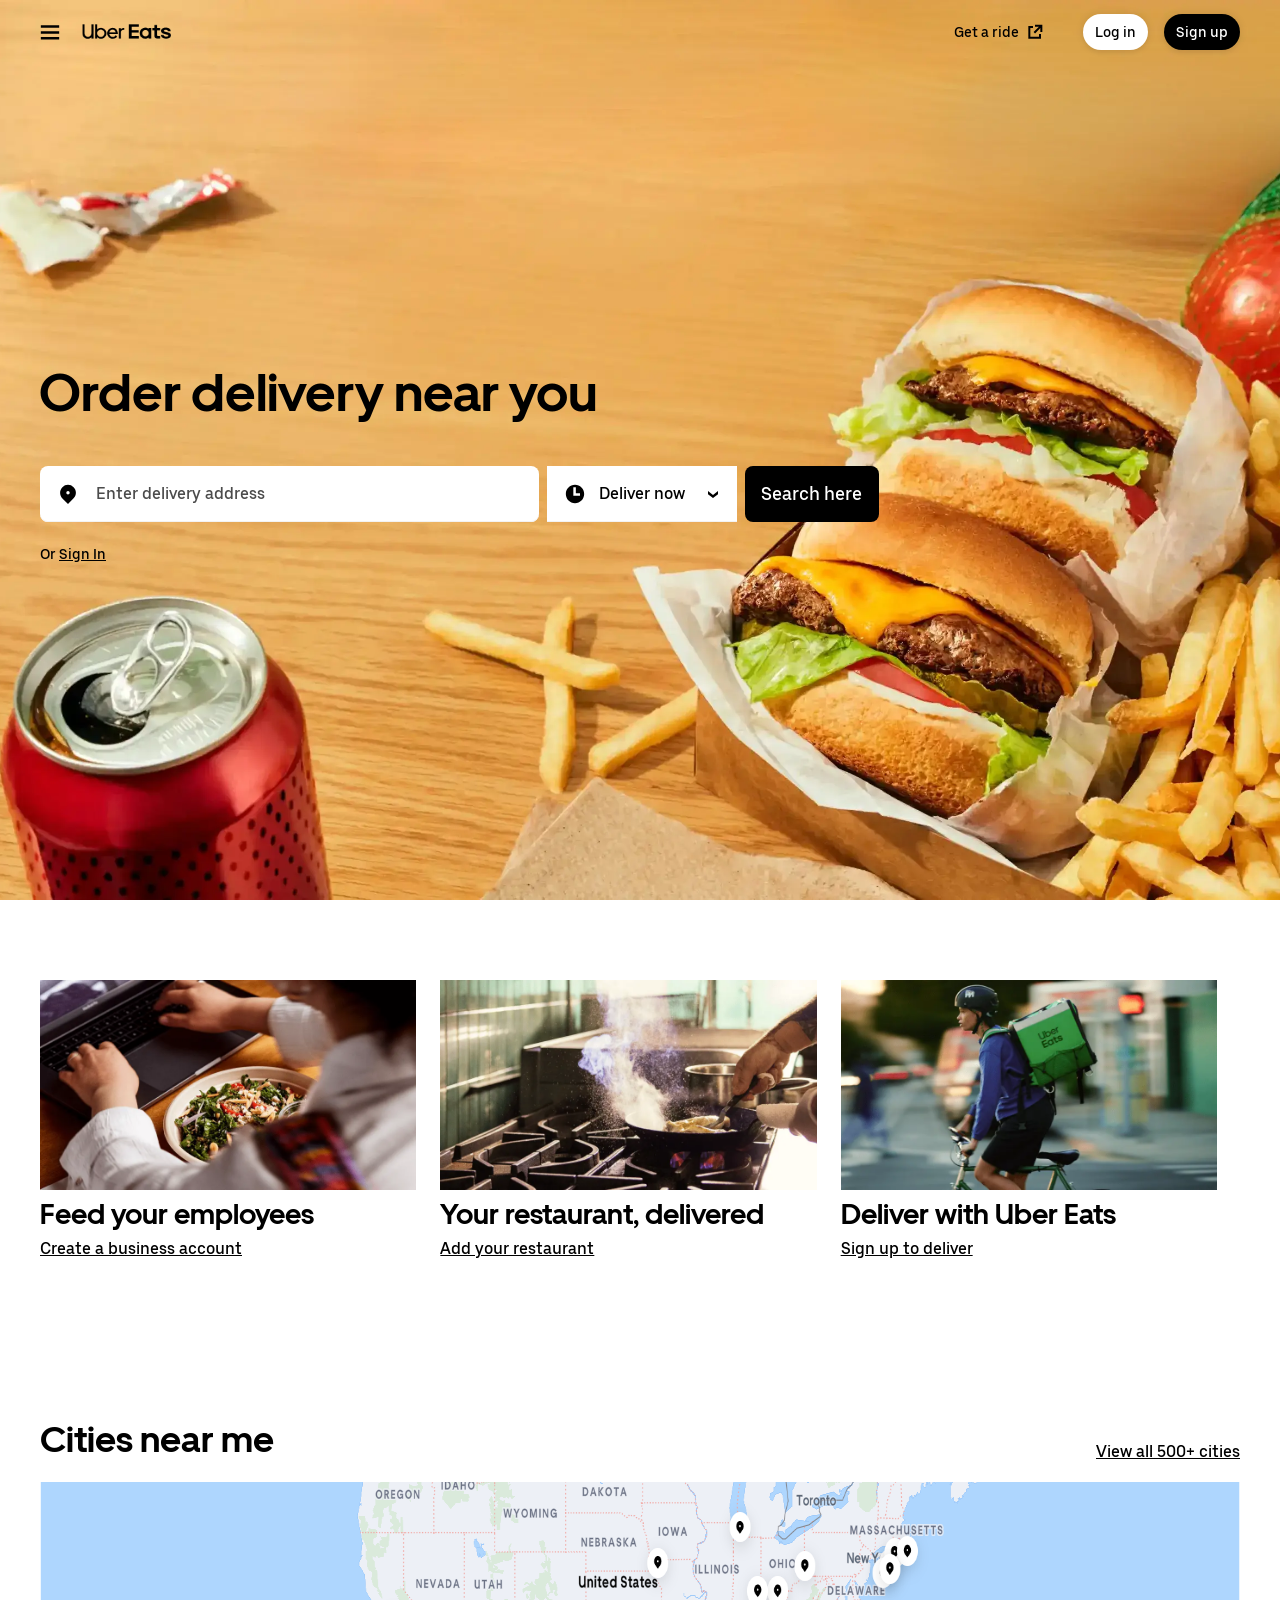
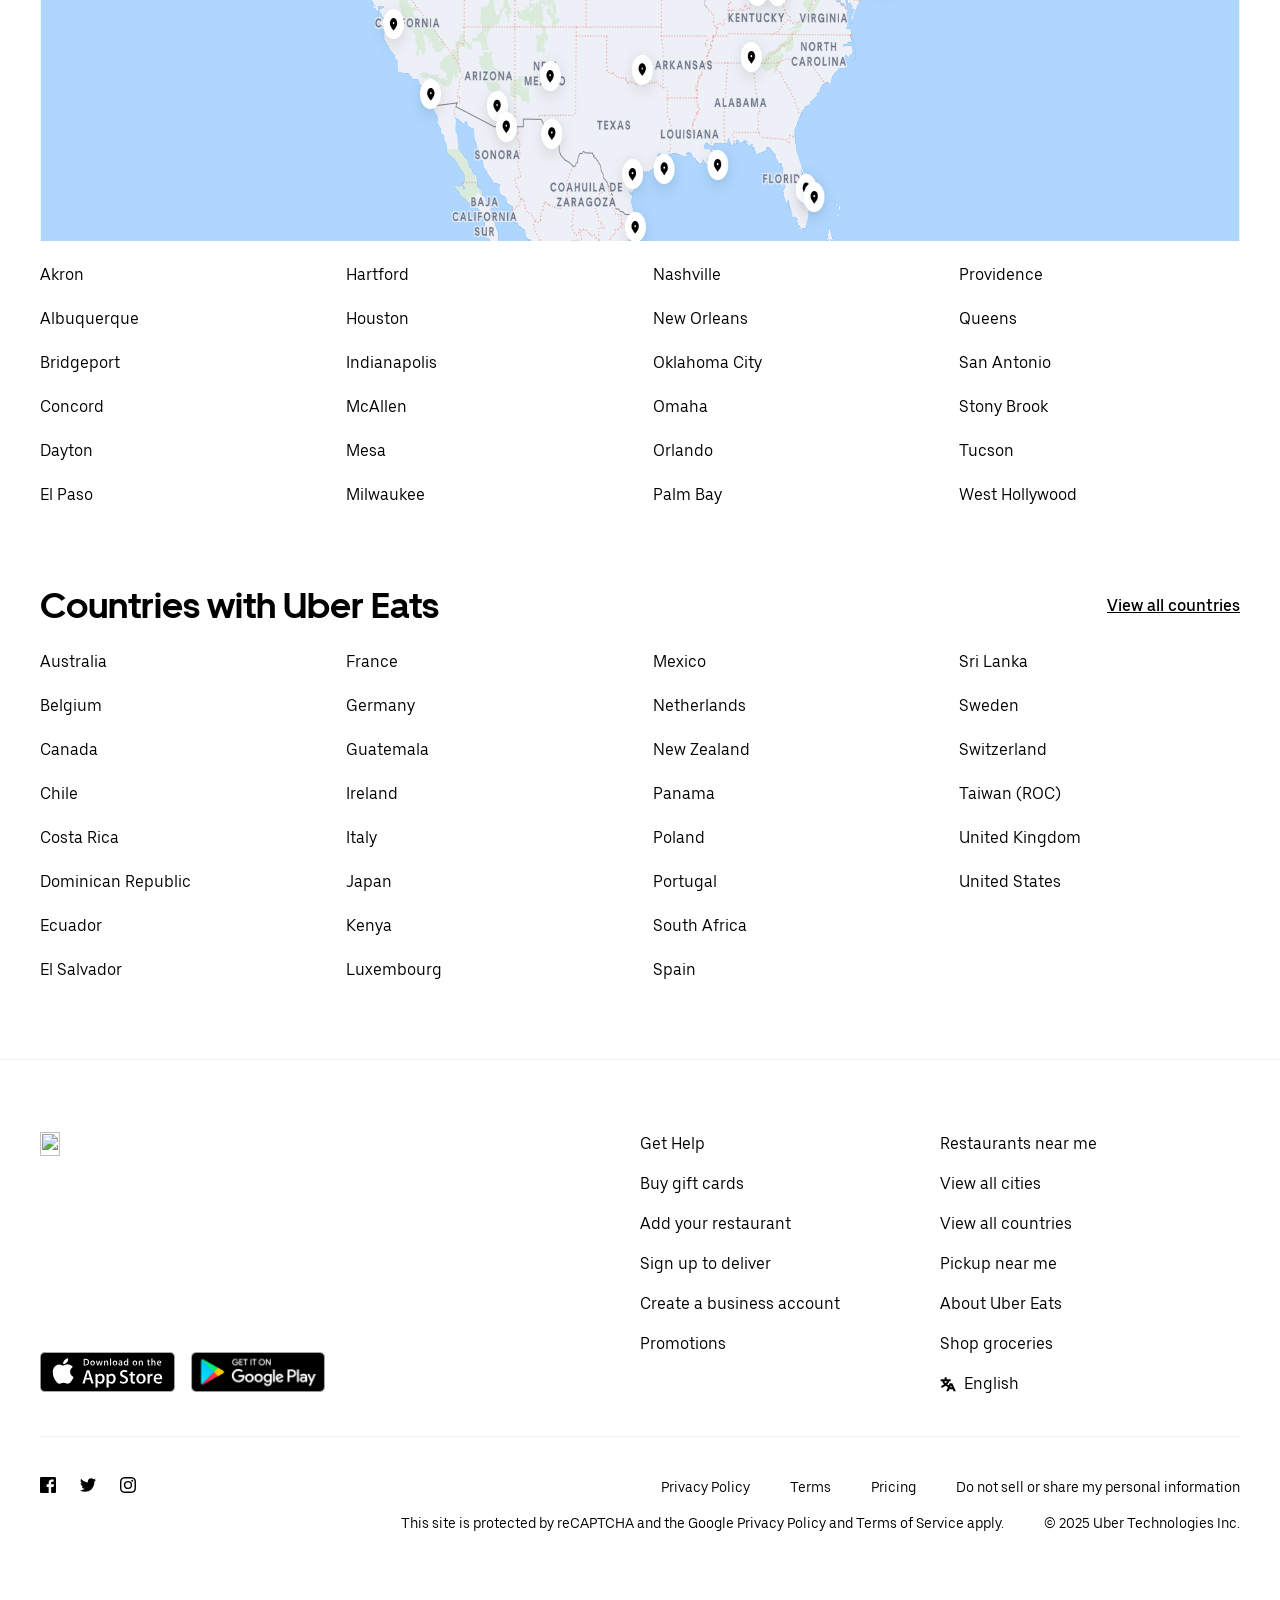
==== commit c8901914: "first commit" ====
--- a/Uber.html
+++ b/Uber.html
@@ -40,7 +40,7 @@
                                             <path d="M12 1v3h5.9l-8 7.9 2.2 2.2 7.9-8V12h3V1H12Z"></path>
                                         </g>
                                     </svg>
-                                    
+
                                 </div>
                                 <div class="log-sign">
                                     <a class="log" href="#"></a>
@@ -53,74 +53,104 @@
 
                     </div>
                 </div>
-                
-                
-                
+
+
+
             </div>
         </div>
         <div class="delivery-container">
-                    <h2 class="order-heading">Order delivery near you</h2>
-                    <div class="enter-main1">
-                        <div class="enter-main">
-                            <div class="enter-container">
-                                <div class="enter">
-                                    <svg aria-hidden="true" focusable="false" viewBox="0 0 24 24" class="er es et al bc cg er es e4 e5"><g clip-path="url(#clip0)"><path d="M17.583 5.166a7.896 7.896 0 00-11.166 0c-3.084 3.083-3.084 8.167 0 11.25L12 21.999l5.583-5.666c3.084-3 3.084-8.084 0-11.167zM12 12.416c-.917 0-1.667-.75-1.667-1.667 0-.916.75-1.666 1.667-1.666s1.667.75 1.667 1.666c0 .917-.75 1.667-1.667 1.667z"></path></g><defs><clipPath id="clip0"><path transform="translate(2 2)" d="M0 0h20v20H0z"></path></clipPath></defs></svg>
-                                    <div class="placeholder">Enter delivery address</div>
-
+            <h2 class="order-heading">Order delivery near you</h2>
+            <div class="enter-main1">
+                <div class="enter-main">
+                    <div class="enter-container">
+                        <div class="enter">
+                            <svg aria-hidden="true" focusable="false" viewBox="0 0 24 24"
+                                class="er es et al bc cg er es e4 e5">
+                                <g clip-path="url(#clip0)">
+                                    <path
+                                        d="M17.583 5.166a7.896 7.896 0 00-11.166 0c-3.084 3.083-3.084 8.167 0 11.25L12 21.999l5.583-5.666c3.084-3 3.084-8.084 0-11.167zM12 12.416c-.917 0-1.667-.75-1.667-1.667 0-.916.75-1.666 1.667-1.666s1.667.75 1.667 1.666c0 .917-.75 1.667-1.667 1.667z">
+                                    </path>
+                                </g>
+                                <defs>
+                                    <clipPath id="clip0">
+                                        <path transform="translate(2 2)" d="M0 0h20v20H0z"></path>
+                                    </clipPath>
+                                </defs>
+                            </svg>
+                            <div class="placeholder">Enter delivery address</div>
+
+                        </div>
+
+                    </div>
+                    <div class="space"></div>
+                    <div class="enter-container2">
+                        <div class="enter1">
+                            <svg width="24px" height="24px" fill="none" viewBox="0 0 24 24"
+                                xmlns="http://www.w3.org/2000/svg" aria-label="When" role="img" focusable="false">
+                                <path
+                                    d="M12 2.83398C6.91671 2.83398 2.83337 6.91732 2.83337 12.0007C2.83337 17.084 6.91671 21.1673 12 21.1673C17.0834 21.1673 21.1667 17.084 21.1667 12.0007C21.1667 6.91732 17.0834 2.83398 12 2.83398ZM17 13.6673H10.3334V5.33398H12.8334V11.1673H17V13.6673Z"
+                                    fill="#000000"></path>
+                            </svg>
+                            <div class="placeholder1">Deliver now</div>
+                            <div class="svg1">
+                                <div class="svg2">
+                                    <svg width="24px" height="24px" fill="none" viewBox="0 0 24 24"
+                                        xmlns="http://www.w3.org/2000/svg" aria-hidden="true" focusable="false">
+                                        <path d="M17 11.7494V14.916L12 11.0827L7 14.916V11.7494L12 7.91602L17 11.7494Z"
+                                            fill="#000000" transform="rotate(180, 12, 12)"></path>
+                                    </svg>
                                 </div>
-
                             </div>
-                            <div class="space"></div>
-                            <div class="enter-container2">
-                                <div class="enter1">
-                                    <svg width="24px" height="24px" fill="none" viewBox="0 0 24 24" xmlns="http://www.w3.org/2000/svg" aria-label="When" role="img" focusable="false"><path d="M12 2.83398C6.91671 2.83398 2.83337 6.91732 2.83337 12.0007C2.83337 17.084 6.91671 21.1673 12 21.1673C17.0834 21.1673 21.1667 17.084 21.1667 12.0007C21.1667 6.91732 17.0834 2.83398 12 2.83398ZM17 13.6673H10.3334V5.33398H12.8334V11.1673H17V13.6673Z" fill="#000000"></path></svg>
-                                    <div class="placeholder1">Deliver now</div>
-                                    <div class="svg1">
-                                        <div class="svg2">
-                                            <svg width="24px" height="24px" fill="none" viewBox="0 0 24 24" xmlns="http://www.w3.org/2000/svg" aria-hidden="true" focusable="false"><path d="M17 11.7494V14.916L12 11.0827L7 14.916V11.7494L12 7.91602L17 11.7494Z" fill="#000000" transform="rotate(180, 12, 12)"></path></svg>
-                                        </div>
-                                    </div>
-
-                                </div>
-
-                            </div>
-                            
-                            <div class="space"></div>
-                            <div class="search-black">
-                                <a href="">Search here</a>
-                            </div>
-                            </div>
-                            <div>
-                            <div class="or-sign">Or
-                                <a href="#">Sign In</a>
-                            </div>
-                            </div>
-                        
-                    </div>
-                </div>    
+
+                        </div>
+
+                    </div>
+
+                    <div class="space"></div>
+                    <div class="search-black">
+                        <a href="">Search here</a>
+                    </div>
+                </div>
+                <div>
+                    <div class="or-sign">Or
+                        <a href="#">Sign In</a>
+                    </div>
+                </div>
+
+            </div>
+        </div>
 
 
     </div>
     <div class="space-after"></div>
-        <div class="get-container">
-            <div class="get-app">
-                <div class="get-app1">
-                    <div class="android">
-                        <img src="https://www.ubereats.com/_static/31ee382bd0e6ed84.svg" alt="">
-                        <div class="space16"></div>
-                        <p>There’s more to love in the Android app.</p>
-
-                    </div>
-                    <button class="buttons">
-                        <div class="button-app">
-                            <svg aria-hidden="true" focusable="false" viewBox="0 0 24 24" class="fh fi e4 e5"><g><path fill-rule="evenodd" clip-rule="evenodd" d="M15.297 3.415l-.233.343c1.77.804 2.97 2.326 2.97 4.069H6.341c0-1.743 1.199-3.265 2.97-4.069l-.234-.343-.233-.338-.52-.761a.2.2 0 01.058-.282.214.214 0 01.29.057l.793 1.157.238.348a7.035 7.035 0 012.484-.444c.888 0 1.729.16 2.484.444l1.032-1.505a.21.21 0 01.288-.057.198.198 0 01.059.282l-.52.76-.234.339zm-1.23 2.176c0 .337.28.61.626.61a.618.618 0 00.627-.61.617.617 0 00-.627-.61.617.617 0 00-.627.61zm-4.385.61a.618.618 0 01-.627-.61c0-.338.28-.61.627-.61.346 0 .627.272.627.61 0 .337-.28.61-.627.61z"></path><path d="M6.342 8.639h11.692v8.942c0 .71-.592 1.288-1.322 1.288h-.956c.033.107.052.22.052.338v2.574c0 .673-.562 1.22-1.254 1.22s-1.253-.547-1.253-1.22v-2.574c0-.119.018-.23.05-.338h-2.327c.032.107.051.22.051.338v2.574c0 .673-.562 1.22-1.253 1.22-.692 0-1.254-.547-1.254-1.22v-2.574c0-.119.018-.23.05-.338h-.953c-.73 0-1.323-.578-1.323-1.288V8.639zm-2.089 0C3.561 8.639 3 9.185 3 9.858v5.216c0 .673.56 1.22 1.253 1.22.692 0 1.253-.547 1.253-1.22V9.858c0-.673-.561-1.219-1.253-1.219zM18.87 9.858c0-.673.56-1.219 1.253-1.219.691 0 1.252.546 1.252 1.219v5.216c0 .673-.56 1.22-1.252 1.22-.693 0-1.254-.547-1.254-1.22V9.858z"></path></g></svg>
-                            <div class="space8"></div>
-                            <div class="getit">Get the app</div>
-                        </div>
-                    </button>
-                </div>
-
-            </div>
+    <div class="get-container">
+        <div class="get-app">
+            <div class="get-app1">
+                <div class="android">
+                    <img src="https://www.ubereats.com/_static/31ee382bd0e6ed84.svg" alt="">
+                    <div class="space16"></div>
+                    <p>There’s more to love in the Android app.</p>
+
+                </div>
+                <button class="buttons">
+                    <div class="button-app">
+                        <svg aria-hidden="true" focusable="false" viewBox="0 0 24 24" class="fh fi e4 e5">
+                            <g>
+                                <path fill-rule="evenodd" clip-rule="evenodd"
+                                    d="M15.297 3.415l-.233.343c1.77.804 2.97 2.326 2.97 4.069H6.341c0-1.743 1.199-3.265 2.97-4.069l-.234-.343-.233-.338-.52-.761a.2.2 0 01.058-.282.214.214 0 01.29.057l.793 1.157.238.348a7.035 7.035 0 012.484-.444c.888 0 1.729.16 2.484.444l1.032-1.505a.21.21 0 01.288-.057.198.198 0 01.059.282l-.52.76-.234.339zm-1.23 2.176c0 .337.28.61.626.61a.618.618 0 00.627-.61.617.617 0 00-.627-.61.617.617 0 00-.627.61zm-4.385.61a.618.618 0 01-.627-.61c0-.338.28-.61.627-.61.346 0 .627.272.627.61 0 .337-.28.61-.627.61z">
+                                </path>
+                                <path
+                                    d="M6.342 8.639h11.692v8.942c0 .71-.592 1.288-1.322 1.288h-.956c.033.107.052.22.052.338v2.574c0 .673-.562 1.22-1.254 1.22s-1.253-.547-1.253-1.22v-2.574c0-.119.018-.23.05-.338h-2.327c.032.107.051.22.051.338v2.574c0 .673-.562 1.22-1.253 1.22-.692 0-1.254-.547-1.254-1.22v-2.574c0-.119.018-.23.05-.338h-.953c-.73 0-1.323-.578-1.323-1.288V8.639zm-2.089 0C3.561 8.639 3 9.185 3 9.858v5.216c0 .673.56 1.22 1.253 1.22.692 0 1.253-.547 1.253-1.22V9.858c0-.673-.561-1.219-1.253-1.219zM18.87 9.858c0-.673.56-1.219 1.253-1.219.691 0 1.252.546 1.252 1.219v5.216c0 .673-.56 1.22-1.252 1.22-.693 0-1.254-.547-1.254-1.22V9.858z">
+                                </path>
+                            </g>
+                        </svg>
+                        <div class="space8"></div>
+                        <div class="getit">Get the app</div>
+                    </div>
+                </button>
+            </div>
+
+        </div>
 
     </div>
     <div class="space-after2"></div>
@@ -132,16 +162,16 @@
                 <p class="feed-sub">Create a business account</p>
             </div>
         </div>
-         <div class="space-after3"></div>
-          <div class="pics1">
+        <div class="space-after3"></div>
+        <div class="pics1">
             <div>
                 <img class="img1" src="uber-img/2ndimg.png" alt="">
                 <p class="feed"> Your restaurant, delivered</p>
                 <p class="feed-sub">Add your restaurant</p>
             </div>
         </div>
-         <div class="space-after3"></div>
-          <div class="pics1">
+        <div class="space-after3"></div>
+        <div class="pics1">
             <div>
                 <img class="img1" src="uber-img/3rdimg.png" alt="">
                 <p class="feed"> Deliver with Uber Eats</p>
@@ -149,18 +179,18 @@
             </div>
         </div>
     </div>
-     <div class="space-after4"></div>
-     <div class="map-high">
-       <div class="space-after5"></div>
-    <div class="map">
-        <div class="map-heading">
-             <h2 class="map-h2">Cities near me</h2>
-             <a href="#">View all 500+ cities</a>
-
-        </div>
-           
+    <div class="space-after4"></div>
+    <div class="map-high">
+        <div class="space-after5"></div>
+        <div class="map">
+            <div class="map-heading">
+                <h2 class="map-h2">Cities near me</h2>
+                <a href="#">View all 500+ cities</a>
+
+            </div>
+
             <img class="map-pic" src="" alt="">
-            <div class="grid-list"> 
+            <div class="grid-list">
                 <div class="points">
                     <a href="#">Albuquerque</a>
                 </div>
@@ -173,7 +203,7 @@
                 <div class="points">
                     <a href="#">Indianapolis</a>
                 </div>
-                   <div class="points">
+                <div class="points">
                     <a href="#">Mesa</a>
                 </div>
                 <div class="points">
@@ -191,20 +221,20 @@
                 <div class="points">
                     <a href="#">Queens</a>
                 </div>
-                   <div class="points">
+                <div class="points">
                     <a href="#">Tucson</a>
                 </div>
                 <div class="points">
                     <a href="#">West Hollywood</a>
                 </div>
             </div>
-             <div class="space24"></div>
+            <div class="space24"></div>
             <a class="view" href="#">View all 500+ cities</a>
             <div class="space48"></div>
-             
-
-
-             <div class="grid-list2"> 
+
+
+
+            <div class="grid-list2">
                 <div class="points">
                     <a href="#">Akron</a>
                 </div>
@@ -217,7 +247,7 @@
                 <div class="points">
                     <a href="#">Concord</a>
                 </div>
-                   <div class="points">
+                <div class="points">
                     <a href="#">Dayton</a>
                 </div>
                 <div class="points">
@@ -235,7 +265,7 @@
                 <div class="points">
                     <a href="#">McAllen</a>
                 </div>
-                   <div class="points">
+                <div class="points">
                     <a href="#">Mesa</a>
                 </div>
                 <div class="points">
@@ -254,7 +284,7 @@
                 <div class="points">
                     <a href="#">Omaha</a>
                 </div>
-                   <div class="points">
+                <div class="points">
                     <a href="#">Orlando</a>
                 </div>
                 <div class="points">
@@ -272,7 +302,7 @@
                 <div class="points">
                     <a href="#">Stony Brook</a>
                 </div>
-                   <div class="points">
+                <div class="points">
                     <a href="#">Tucson</a>
                 </div>
                 <div class="points">
@@ -283,10 +313,10 @@
 
             <div class="counties">
                 <div class="flex">
-                <h2>Countries with Uber Eats</h2>
-                <div class="view-all">
-                    <a class="hidee" href="#">View all countries</a>
-                </div>
+                    <h2>Countries with Uber Eats</h2>
+                    <div class="view-all">
+                        <a class="hidee" href="#">View all countries</a>
+                    </div>
                 </div>
                 <div class="counties-cont">
                     <div>
@@ -327,14 +357,14 @@
                     </div>
                     <div>
                         <a href="#">Italy</a>
-                    </div>                       
+                    </div>
                     <div>
                         <a href="#">Japan</a>
                     </div>
                     <div>
                         <a href="#">Kenya</a>
                     </div>
-                     <div>
+                    <div>
                         <a href="#">Luxembourg</a>
                     </div>
                     <div>
@@ -385,56 +415,103 @@
                     <a class="view-hide" href="#">View all countries</a>
                 </div>
             </div>
-            
-
-            
-        </div>  
-        </div>
-        <footer class="footer-container">
-         <img class="eats-img" src="https://www.ubereats.com/_static/97c43f8974e6c876.svg" alt="">
-            <div class="foot1">
-                <div class="foot2">
-                    <img class="app" src="uber-img/app-store.png" alt="">
-                    <img class="google" src="uber-img/googleplay.png" alt="">
-                </div>
-            </div>
-            <div class="get-help">
-                <a href="#">Get Help</a>
-                <a href="#">Buy gift cards</a>
-                <a href="#">Add your restaurant</a>
-                <a href="#">Sign up to deliver</a>
-                <a href="#">Create a business account</a>
-                <a href="#">Promotions</a>
-            </div>
-
-            <div class="get-help">
-                <a href="#">Restaurants near me</a>
-                <a href="#">View all cities</a>
-                <a href="#">Pickup near me</a>
-                <a href="#">About Uber Eats</a>
-                <a href="#">Shop groceries</a>
-                <div>
-                     <svg aria-label="Select a language" width="16px" role="img" focusable="false" viewBox="0 0 16 15" class="dt dm e4 e5"><path d="M12.267 6.667H9.733l-.933 2.2c-.467-.2-1-.534-1.533-.934.866-.866 1.6-2 2-3.266h1.4v-2h-4v-2h-2v2h-4v2h1.466c.4 1.266 1.134 2.4 1.934 3.266-1.4.934-2.734 1.467-2.734 1.467v2.133L2 11.267c.133-.067 1.867-.667 3.667-2 .8.6 1.666 1.066 2.333 1.4l-1.8 4h2.2l.867-2h3.466l.867 2h2.2zm-5.2-2a6.79 6.79 0 01-1.4 2c-.534-.6-1.067-1.267-1.4-2zm3.066 6L11 8.733l.867 1.934z"></path></svg></a>
-                    <a href="#">English</a>
-                </div>
-                   
-            </div>
-        </footer>
+
+
+
+        </div>
+    </div>
+    <footer class="footer-container">
+        <div class="footer-sub">
+            <div class="footer1">
+        <div class="footer-first">
+        <img class="eats-img" src="https://www.ubereats.com/_static/97c43f8974e6c876.svg" alt="">
+        <div class="foot1">
+            <div class="foot2">
+                <img class="app" src="uber-img/app-store.png" alt="">
+                <img class="google" src="uber-img/googleplay.png" alt="">
+            </div>
+        </div>
+        </div>
+        <div class="get-help">
+            <a href="#">Get Help</a>
+            <a href="#">Buy gift cards</a>
+            <a href="#">Add your restaurant</a>
+            <a href="#">Sign up to deliver</a>
+            <a href="#">Create a business account</a>
+            <a href="#" style="margin-bottom: 0px;">Promotions</a>
+        </div>
+
+        <div class="get-help">
+            <a href="#">Restaurants near me</a>
+            <a href="#">View all cities</a>
+            <a href="#">View all countries</a>
+            <a href="#">Pickup near me</a>
+            <a href="#">About Uber Eats</a>
+            <a href="#">Shop groceries</a>
+            <div class="english">
+                <svg aria-label="Select a language" width="16px" role="img" focusable="false" viewBox="0 0 16 15"
+                    class="dt dm e4 e5">
+                    <path
+                        d="M12.267 6.667H9.733l-.933 2.2c-.467-.2-1-.534-1.533-.934.866-.866 1.6-2 2-3.266h1.4v-2h-4v-2h-2v2h-4v2h1.466c.4 1.266 1.134 2.4 1.934 3.266-1.4.934-2.734 1.467-2.734 1.467v2.133L2 11.267c.133-.067 1.867-.667 3.667-2 .8.6 1.666 1.066 2.333 1.4l-1.8 4h2.2l.867-2h3.466l.867 2h2.2zm-5.2-2a6.79 6.79 0 01-1.4 2c-.534-.6-1.067-1.267-1.4-2zm3.066 6L11 8.733l.867 1.934z">
+                    </path>
+                </svg>
+                <div class="space-8"></div>
+                <a href="#">English</a>
+            </div>
+
+        </div>
+        </div>
+
+            <hr class="hr-class">
+        <div class="foot-last">
+        <div class="social">
+            <a href="//www.facebook.com/ubereats"><svg aria-hidden="true" width="16px" focusable="false" viewBox="0 0 16 16" class="dt dm e4 e5"><path d="M14.667 0H1.333C.597 0 0 .597 0 1.333v13.334C0 15.403.597 16 1.333 16h7.334v-6h-2V7.333h2V5.61c0-2.067 1.262-3.192 3.106-3.192.883 0 1.642.066 1.863.095v2.16h-1.279c-1.002 0-1.196.477-1.196 1.176v1.485h2.96L13.454 10h-2.293v6h3.506c.736 0 1.333-.597 1.333-1.333V1.333C16 .597 15.403 0 14.667 0z" ></path></svg></a>
+            <a href="//www.twitter.com/ubereats"><svg aria-hidden="true"  width="16px" height="16px" focusable="false" viewBox="0 0 14 12" class="dt dm e4 e5"><path fill-rule="evenodd" clip-rule="evenodd" d="M13.973 1.429a5.556 5.556 0 01-1.649.476A3.02 3.02 0 0013.587.231c-.554.34-1.169.59-1.823.728A2.792 2.792 0 009.668 0c-1.585 0-2.87 1.356-2.87 3.025 0 .24.026.47.074.692-2.385-.12-4.5-1.328-5.916-3.154-.249.443-.388.96-.388 1.522 0 1.051.507 1.976 1.276 2.52a2.754 2.754 0 01-1.3-.378v.036c0 1.467.988 2.692 2.302 2.97a2.776 2.776 0 01-1.29.052c.368 1.202 1.426 2.077 2.685 2.102A5.566 5.566 0 010 10.641 7.856 7.856 0 004.407 12c5.282 0 8.168-4.611 8.168-8.604 0-.13 0-.259-.01-.388.56-.424 1.05-.959 1.435-1.567l-.027-.012z"></path></svg></a>
+            <a href="//www.instagram.com/ubereats"><svg aria-hidden="true" width="16px"  focusable="false" viewBox="0 0 16 16" class="dt dm e4 e5"><path fill-rule="evenodd" clip-rule="evenodd" d="M8 0C5.827 0 5.555.01 4.702.048 3.85.088 3.27.222 2.76.42a3.908 3.908 0 00-1.417.923c-.445.444-.72.89-.923 1.417-.198.51-.333 1.09-.372 1.942C.008 5.555 0 5.827 0 8s.01 2.445.048 3.298c.04.852.174 1.433.372 1.942.204.526.478.973.923 1.417.444.445.89.72 1.417.923.51.198 1.09.333 1.942.372.853.04 1.125.048 3.298.048s2.445-.01 3.298-.048c.852-.04 1.433-.174 1.942-.372a3.908 3.908 0 001.417-.923c.445-.444.72-.89.923-1.417.198-.51.333-1.09.372-1.942.04-.853.048-1.125.048-3.298s-.01-2.445-.048-3.298c-.04-.852-.174-1.433-.372-1.942a3.908 3.908 0 00-.923-1.417A3.886 3.886 0 0013.24.42c-.51-.198-1.09-.333-1.942-.372C10.445.008 10.173 0 8 0zm0 1.44c2.136 0 2.39.01 3.233.048.78.036 1.203.166 1.485.276.374.145.64.318.92.598.28.28.453.546.598.92.11.282.24.705.276 1.485.038.844.047 1.097.047 3.233s-.01 2.39-.05 3.233c-.04.78-.17 1.203-.28 1.485-.15.374-.32.64-.6.92-.28.28-.55.453-.92.598-.28.11-.71.24-1.49.276-.85.038-1.1.047-3.24.047s-2.39-.01-3.24-.05c-.78-.04-1.21-.17-1.49-.28a2.49 2.49 0 01-.92-.6c-.28-.28-.46-.55-.6-.92-.11-.28-.24-.71-.28-1.49-.03-.84-.04-1.1-.04-3.23s.01-2.39.04-3.24c.04-.78.17-1.21.28-1.49.14-.38.32-.64.6-.92.28-.28.54-.46.92-.6.28-.11.7-.24 1.48-.28.85-.03 1.1-.04 3.24-.04L8 1.44zm0 2.452a4.108 4.108 0 100 8.215 4.108 4.108 0 000-8.215zm0 6.775a2.667 2.667 0 110-5.334 2.667 2.667 0 010 5.334zm5.23-6.937a.96.96 0 11-1.92 0 .96.96 0 011.92 0z"></path></svg></a>
+        </div>
+        <div class="policy">
+            <a href="#">Privacy Policy</a>
+            <a href="#">Terms</a>
+            <a href="#">Pricing</a>
+            <a href="#">Do not sell or share my personal information</a>
+            <a href="#">This site is protected by reCAPTCHA and the Google Privacy Policy and Terms of Service apply.</a>
+            <a href="#" style="margin-bottom: 0px;">© 2025 Uber Technologies Inc.</a>
+        </div>
+        </div>
+
+
+        <div class="foot-last2">
+            <div class="social-1">
+        <div class="social2">
+            <a href="//www.facebook.com/ubereats"><svg aria-hidden="true" width="16px" focusable="false" viewBox="0 0 16 16" class="dt dm e4 e5"><path d="M14.667 0H1.333C.597 0 0 .597 0 1.333v13.334C0 15.403.597 16 1.333 16h7.334v-6h-2V7.333h2V5.61c0-2.067 1.262-3.192 3.106-3.192.883 0 1.642.066 1.863.095v2.16h-1.279c-1.002 0-1.196.477-1.196 1.176v1.485h2.96L13.454 10h-2.293v6h3.506c.736 0 1.333-.597 1.333-1.333V1.333C16 .597 15.403 0 14.667 0z" ></path></svg></a>
+            <a href="//www.twitter.com/ubereats"><svg aria-hidden="true"  width="16px" height="16px" focusable="false" viewBox="0 0 14 12" class="dt dm e4 e5"><path fill-rule="evenodd" clip-rule="evenodd" d="M13.973 1.429a5.556 5.556 0 01-1.649.476A3.02 3.02 0 0013.587.231c-.554.34-1.169.59-1.823.728A2.792 2.792 0 009.668 0c-1.585 0-2.87 1.356-2.87 3.025 0 .24.026.47.074.692-2.385-.12-4.5-1.328-5.916-3.154-.249.443-.388.96-.388 1.522 0 1.051.507 1.976 1.276 2.52a2.754 2.754 0 01-1.3-.378v.036c0 1.467.988 2.692 2.302 2.97a2.776 2.776 0 01-1.29.052c.368 1.202 1.426 2.077 2.685 2.102A5.566 5.566 0 010 10.641 7.856 7.856 0 004.407 12c5.282 0 8.168-4.611 8.168-8.604 0-.13 0-.259-.01-.388.56-.424 1.05-.959 1.435-1.567l-.027-.012z"></path></svg></a>
+            <a href="//www.instagram.com/ubereats"><svg aria-hidden="true" width="16px"  focusable="false" viewBox="0 0 16 16" class="dt dm e4 e5"><path fill-rule="evenodd" clip-rule="evenodd" d="M8 0C5.827 0 5.555.01 4.702.048 3.85.088 3.27.222 2.76.42a3.908 3.908 0 00-1.417.923c-.445.444-.72.89-.923 1.417-.198.51-.333 1.09-.372 1.942C.008 5.555 0 5.827 0 8s.01 2.445.048 3.298c.04.852.174 1.433.372 1.942.204.526.478.973.923 1.417.444.445.89.72 1.417.923.51.198 1.09.333 1.942.372.853.04 1.125.048 3.298.048s2.445-.01 3.298-.048c.852-.04 1.433-.174 1.942-.372a3.908 3.908 0 001.417-.923c.445-.444.72-.89.923-1.417.198-.51.333-1.09.372-1.942.04-.853.048-1.125.048-3.298s-.01-2.445-.048-3.298c-.04-.852-.174-1.433-.372-1.942a3.908 3.908 0 00-.923-1.417A3.886 3.886 0 0013.24.42c-.51-.198-1.09-.333-1.942-.372C10.445.008 10.173 0 8 0zm0 1.44c2.136 0 2.39.01 3.233.048.78.036 1.203.166 1.485.276.374.145.64.318.92.598.28.28.453.546.598.92.11.282.24.705.276 1.485.038.844.047 1.097.047 3.233s-.01 2.39-.05 3.233c-.04.78-.17 1.203-.28 1.485-.15.374-.32.64-.6.92-.28.28-.55.453-.92.598-.28.11-.71.24-1.49.276-.85.038-1.1.047-3.24.047s-2.39-.01-3.24-.05c-.78-.04-1.21-.17-1.49-.28a2.49 2.49 0 01-.92-.6c-.28-.28-.46-.55-.6-.92-.11-.28-.24-.71-.28-1.49-.03-.84-.04-1.1-.04-3.23s.01-2.39.04-3.24c.04-.78.17-1.21.28-1.49.14-.38.32-.64.6-.92.28-.28.54-.46.92-.6.28-.11.7-.24 1.48-.28.85-.03 1.1-.04 3.24-.04L8 1.44zm0 2.452a4.108 4.108 0 100 8.215 4.108 4.108 0 000-8.215zm0 6.775a2.667 2.667 0 110-5.334 2.667 2.667 0 010 5.334zm5.23-6.937a.96.96 0 11-1.92 0 .96.96 0 011.92 0z"></path></svg></a>
+        </div>
+        <div class="width-space"></div>
+        <div class="policy2">
+            <a href="#">Privacy Policy</a>
+            <a href="#">Terms</a>
+            <a href="#">Pricing</a>
+            <a href="#">Do not sell or share my personal information</a>
+        </div>
+        </div>
+        <div class="policy2">
+            <div class="width-space2"></div>
+            <div class="wrp">
+            <a href="#">This site is protected by reCAPTCHA and the Google Privacy Policy and Terms of Service apply.</a>
+            <div class="width_40"></div>
+            <a href="#" style="margin-bottom: 0px;">© 2025 Uber Technologies Inc.</a>
+            </div>
+        </div>
+        </div>
+
+        
+
+        
+        
+        </div>
+    
+    </footer>
 </body>
 
-</html>       
-                                                                                                       
- 
- 
- 
-                                                        
- 
- 
- 
-                                                
-
-
-
-      
-
-                 +</html>
--- a/Uber.css
+++ b/Uber.css
@@ -446,31 +446,37 @@
 .space-after4 {
     height: 48px;
 }
-.map{
+
+.map {
     margin: 0px 16px;
 }
-.map-h2{
+
+.map-h2 {
     font-family: "regular-bold";
     font-weight: 100;
     margin-top: 0px;
     margin-bottom: 0px;
 }
-.map-pic{
+
+.map-pic {
     margin: 16px 0px;
     content: url(uber-img/map.png);
     margin-bottom: 12.5px;
 }
-.map-heading a{
+
+.map-heading a {
     display: none;
 }
-.grid-list{
-    grid-template-columns: repeat(2,1fr);
-    grid-template-rows: repeat(6,1fr);
+
+.grid-list {
+    grid-template-columns: repeat(2, 1fr);
+    grid-template-rows: repeat(6, 1fr);
     gap: 17px 8px;
-    grid-auto-flow:  column;
+    grid-auto-flow: column;
     display: grid;
 }
-.points a{
+
+.points a {
     text-decoration: none;
     color: black;
     font-family: "Regular2";
@@ -478,58 +484,69 @@
     font-weight: 400;
 
 }
-.space24{
+
+.space24 {
     height: 24px;
 }
-.view{
+
+.view {
     color: black;
     font-size: 16px;
     font-family: "regular";
 }
-.space48{
+
+.space48 {
     height: 48px;
 }
-.grid-list2{
+
+.grid-list2 {
     display: none;
 }
-.countries{
+
+.countries {
     margin: 0px 16px;
     display: flex;
     flex-direction: column;
     align-items: center;
     justify-content: center;
 }
-.counties h2{
+
+.counties h2 {
     line-height: 32px;
     font-size: 24px;
     font-family: "regular-bold";
     font-weight: 100;
     margin-top: 0px;
 }
-.counties-cont{
+
+.counties-cont {
     display: grid;
-    grid-template-rows: repeat(15,1fr);
-    grid-template-columns: repeat(2,1fr);
+    grid-template-rows: repeat(15, 1fr);
+    grid-template-columns: repeat(2, 1fr);
     gap: 25px 8px;
     grid-auto-flow: column;
     margin-top: 24px;
 }
-.counties-cont a{
+
+.counties-cont a {
     color: black;
     font-family: "Regular2";
     text-decoration: none;
 }
-.view-all a{
+
+.view-all a {
     color: black;
     line-height: 20px;
     cursor: pointer;
     font-size: 16px;
     font-family: "regular";
 }
-.hidee{
+
+.hidee {
     display: none;
 }
-.footer-container{
+
+.footer-container {
 
     border-top: 1px solid rgb(243, 243, 243);
     margin-top: 64px;
@@ -538,47 +555,101 @@
 
 
 }
-.eats-img{
+
+.eats-img {
     margin-bottom: 48px;
     height: 24px;
     width: auto;
 }
-.foot1{
-    margin-bottom: 64px;
-}
-.foot2{
+
+.foot1 {
+    margin-bottom: 67px;
+}
+
+.foot2 {
     gap: 16px;
     flex-flow: wrap;
     display: flex;
 }
-.app{
+
+.app {
     width: auto;
     height: 40px;
     aspect-ratio: auto 135 / 40;
 }
-.google{
-        width: auto;
+
+.google {
+    width: auto;
     height: 40px;
     aspect-ratio: auto 135 / 40;
 
 }
-   .get-help{
+
+.get-help {
     margin-bottom: 64px;
     display: flex;
     flex-direction: column;
-   }    
-   .get-help a{
+}
+
+.get-help a {
     margin-bottom: 16px;
     line-height: 24px;
     font-size: 16px;
     font-family: "Regular2";
     color: black;
     text-decoration: none;
-   }    
-   .fl{
+}
+
+.fl {
     display: flex;
     flex-direction: row;
-   }               
+}
+
+.space-8 {
+    width: 8px;
+}
+
+.english {
+    display: flex;
+}
+
+.english a {
+    margin-bottom: 0px;
+}
+.hr-class{
+    border: medium;
+    height: 1px;
+    background-color: rgb(243, 243, 243);
+    margin: 40px 0px;
+}
+.social{
+    gap: 24px;
+    margin-bottom: 40px;
+    display: flex;
+    align-items: center;
+    height: 20px;
+}
+
+.policy{
+    margin-bottom: 40px;
+    display: flex;
+    flex-direction: column;
+    -moz-box-orient: vertical;
+    -moz-box-direction: normal;
+}
+.policy a{
+    margin-bottom: 16px;
+    line-height: 20px;
+    font-size: 14px;
+    text-decoration: none;
+    color: black;
+    font-family: "Regular2";
+    font-weight: 100;
+}
+.foot-last2{
+    display: none;
+}
+
 @media screen and (min-width:768px) {
     .uber-image {
         object-fit: cover;
@@ -587,18 +658,19 @@
         position: relative;
         overflow-y: hidden;
 
-    }
-    .map-pic{
+    }                                         
+
+    .map-pic {
         width: 100%;
-        content:url(uber-img/map2.png) ;
-    }    
-    .foot2{
+        content: url(uber-img/map2.png);
+    }
+
+    .foot2 {                            
         gap: 16px;
         flex-wrap: wrap;
         display: flex;
-    }        
-
-    .nav-container {
+    }                                                                      
+    .nav-container {         
         height: 64px;
         display: flex;
         flex-direction: row;
@@ -741,15 +813,18 @@
     .space16 {
         width: 16px;
     }
-.map-heading a{
-    display: none;
-}
-.grid-list2{
-    display: none;
-}
-.hidee{
-    display: none;
-}
+
+    .map-heading a {
+        display: none;
+    }
+
+    .grid-list2 {
+        display: none;
+    }
+
+    .hidee {
+        display: none;
+    }
 
 }
 
@@ -786,26 +861,29 @@
     margin-bottom: 4px;
    
 } */
-  .map-pic{
+    .map-pic {
         width: 100%;
         content: url(uber-img/map3.png);
         height: 360px;
         margin-top: 17px;
     }
-    .pics1{
+
+    .pics1 {
         width: 100%;
     }
-   .map-heading a{
-    display: none;
-   }
-.grid-list2{
-    display: none;
-}
-
-
-.hidee{
-    display: none;
-}
+
+    .map-heading a {
+        display: none;
+    }
+
+    .grid-list2 {
+        display: none;
+    }
+
+
+    .hidee {
+        display: none;
+    }
 
 }
 
@@ -815,7 +893,8 @@
         content: url("uber-img/full.png");
 
     }
-    .map-pic{
+
+    .map-pic {
         content: url("uber-img/map4.png");
     }
 
@@ -884,7 +963,7 @@
 
     .uber-eats-logo {
         margin-inline-end: 28px;
-        margin-left: -6px;
+        margin-inline-start: -8px;
 
 
     }
@@ -1068,7 +1147,7 @@
     }
 
     .get-app {
-        display: none;    
+        display: none;
     }
 
     .pictures {
@@ -1077,106 +1156,271 @@
         padding: 0px 40px;
         margin: 0px;
         margin-bottom: -24px;
-        margin-right:11px;
+        margin-right: 11px;
         margin-left: -12px;
-        
-    
-        
+
+
+
     }
 
     .pics1 {
         padding: 0px 12px;
         margin-left: 0%;
         width: 33.3333%;
+
+    }
+
+    .space-after2 {
+        height: 0px;
+
+    }
+
+    .get-container {
+        padding: 0px;
+    }
+
+    .feed {
+        font-size: 28px;
+    }
+
+    .feed-sub {
+        margin-top: 9px;
+    }
+
+    .space-after4 {
+        height: 40px;
+    }
+
+    .map-high {
+        padding: 0px 40px;
+        min-width: 1024px;
+        max-width: 1920px;
+    }
+
+    .space-after5 {
+        height: 143px;
+    }
+
+    .map-heading {
+        display: flex;
+        flex-direction: row;
+        justify-content: space-between;
+    }
+
+    .map-heading a {
+        color: black;
+        font-family: "regular";
+        display: flex;
+        align-items: end;
+
+    }
+
+    .map {
+        margin: 0px;
+    }
+
+    .map h2 {
+        font-size: 36px;
+    }
+
+    .map-pic {
+        margin: 20px 0px;
+    }
+
+    .grid-list {
+        display: none;
+    }
+
+    .grid-list2 {
+        display: grid;
+        grid-template-columns: repeat(4, 1fr);
+        grid-template-rows: repeat(6, 1fr);
+        gap: 25px;
+        grid-auto-flow: column;
+
+    }
+
+    .view {
+        display: none;
+    }
+
+    .counties-cont {
+        display: grid;
+        grid-template-columns: repeat(4, 1fr);
+        grid-template-rows: repeat(8, 1fr);
+        gap: 25px;
+        grid-auto-flow: column;
+    }
+
+    .space80 {
+        height: 86px;
+    }
+
+    .space48 {
+        display: none;
+    }
+
+    .space24 {
+        display: none;
+    }
+
+    .flex {
+        display: flex;
+        flex-direction: row;
+        justify-content: space-between;
+    }
+
+    .hidee {
+        display: flex;
+    }
+
+    .view-hide {
+        display: none;
+    }
+
+    .footer-container {
+        margin-top: 80px;
+        padding: 72px 0px 88px;
+        background-color: white;
+    }
+
+    .footer-sub {
+        padding: 0px 40px;
+        display: flex;
+        flex-direction: row;
+        margin: 0px auto;
+   
+
+        justify-content: space-between;
+
+
+        max-width: 1280px;
+
+        padding: 0px 40px;
+
+      
+
+        min-width: 1024px;
+
+        margin: 0px auto;
+
+        box-sizing: border-box;
+         flex: 2 1 0%;
+    }
+    .footer-first {
+        display: flex;
+        flex-direction: column;
+        justify-content: space-between;
+        align-items: flex-start;
+        flex: 2 1 0%;
+        -moz-box-pack: justify;
+        -moz-box-orient: vertical;
+       
+    }
+    .get-help{
+        flex: 1 1 0%;
+    }
+    .flex h2{
+        margin-bottom: 0px;
+        height: fit-content;
+        display: flex;
+        align-items: center;
+    }
+    .flex{
+        display: flex;
+        align-items: center;
+    }
+    .counties-cont{
+        margin-top: 30px;
+    }
+
+    .footer-first img {
+        width: fit-content;
+    }
+    .footer-sub{
+        display: flex;
+        flex-direction: column;
+    }
+    .footer1{
+        display: flex;
+        flex-direction: row;
+    }
+    .foot-last{
+        display: flex;
+        flex-direction: row;
+        justify-content: space-between;
+    }
+    .policy{
+        display: flex;
+        flex-direction: row;
         
     }
-
-   .space-after2{
-    height: 0px;
-
-   }
-   .get-container{
-    padding: 0px;
-   }
-   .feed{
-    font-size: 28px;
-   }
-   .feed-sub{
-    margin-top: 9px;
-   }
- .space-after4{
-    height: 40px;
- }
- .map-high{
-    padding: 0px 40px;
-    min-width: 1024px;
-    max-width: 1920px;
- }
-.space-after5{
-    height: 143px;
-}
-.map-heading{
+    .policy a{
+        flex-wrap:nowrap;
+    }
+    .foot-last{
+        display: none;
+    }
+    .social2{
+    gap: 24px;
+    display: flex;
+    align-items: center;
+    height: 20px;
+}
+
+.policy2{
     display: flex;
     flex-direction: row;
-    justify-content: space-between;
-}
-.map-heading a{
+    -moz-box-orient: vertical;
+    -moz-box-direction: normal;
+    gap: 40px;
+}
+.policy2 a{
+    line-height: 20px;
+    font-size: 14px;
+    text-decoration: none;
     color: black;
-    font-family: "regular";
-    display: flex;
-    align-items: end;
-                                                         
-}
-.map{
-    margin: 0px;
-}
-.map h2{
-    font-size: 36px;
-}
-.map-pic{
-    margin: 20px 0px;
-}
-.grid-list{
-    display: none;                                         
-}
-.grid-list2{
-    display: grid;
-    grid-template-columns: repeat(4,1fr);
-    grid-template-rows: repeat(6,1fr);
-    gap: 25px;
-    grid-auto-flow: column;
-   
-}
-.view{
-    display: none;
-}
-.counties-cont{
-    display: grid;
-    grid-template-columns: repeat(4,1fr);
-    grid-template-rows: repeat(8,1fr);
-    gap: 25px;
-    grid-auto-flow: column;
-}
-.space80{
-    height: 86px;
-}
-.space48{
-    display: none;
-}
-.space24{
-    display: none;
-}
-.flex{
+    font-family: "Regular2";
+    font-weight: 100;
+    flex-wrap: nowrap;
+    margin-bottom: 16px;
+    white-space: nowrap;
+}
+.social-1{
     display: flex;
     flex-direction: row;
-    justify-content: space-between;
-}
-.hidee{
-    display: flex;
-}
-.view-hide{
- display: none;
-}
-}
-
-
+}
+.width-space{
+    display: flex;
+    flex: 1 0 36%;
+
+}
+.width-space2{
+    display: flex;
+    flex: 1 0 36px;
+}
+
+.wrp{
+    white-space: nowrap;
+    display: flex;
+    flex-direction: row;
+}
+.wrp a{
+    margin-bottom: 0px;
+}
+.get-help{
+    margin-bottom: 0px;
+}
+.foot1{
+    margin-bottom: 0px;
+}
+.width_40{
+    width: 40px;
+}
+.foot1{
+    margin-bottom: 4px;
+}
+.foot-last2{
+    display: block;
+}
+}
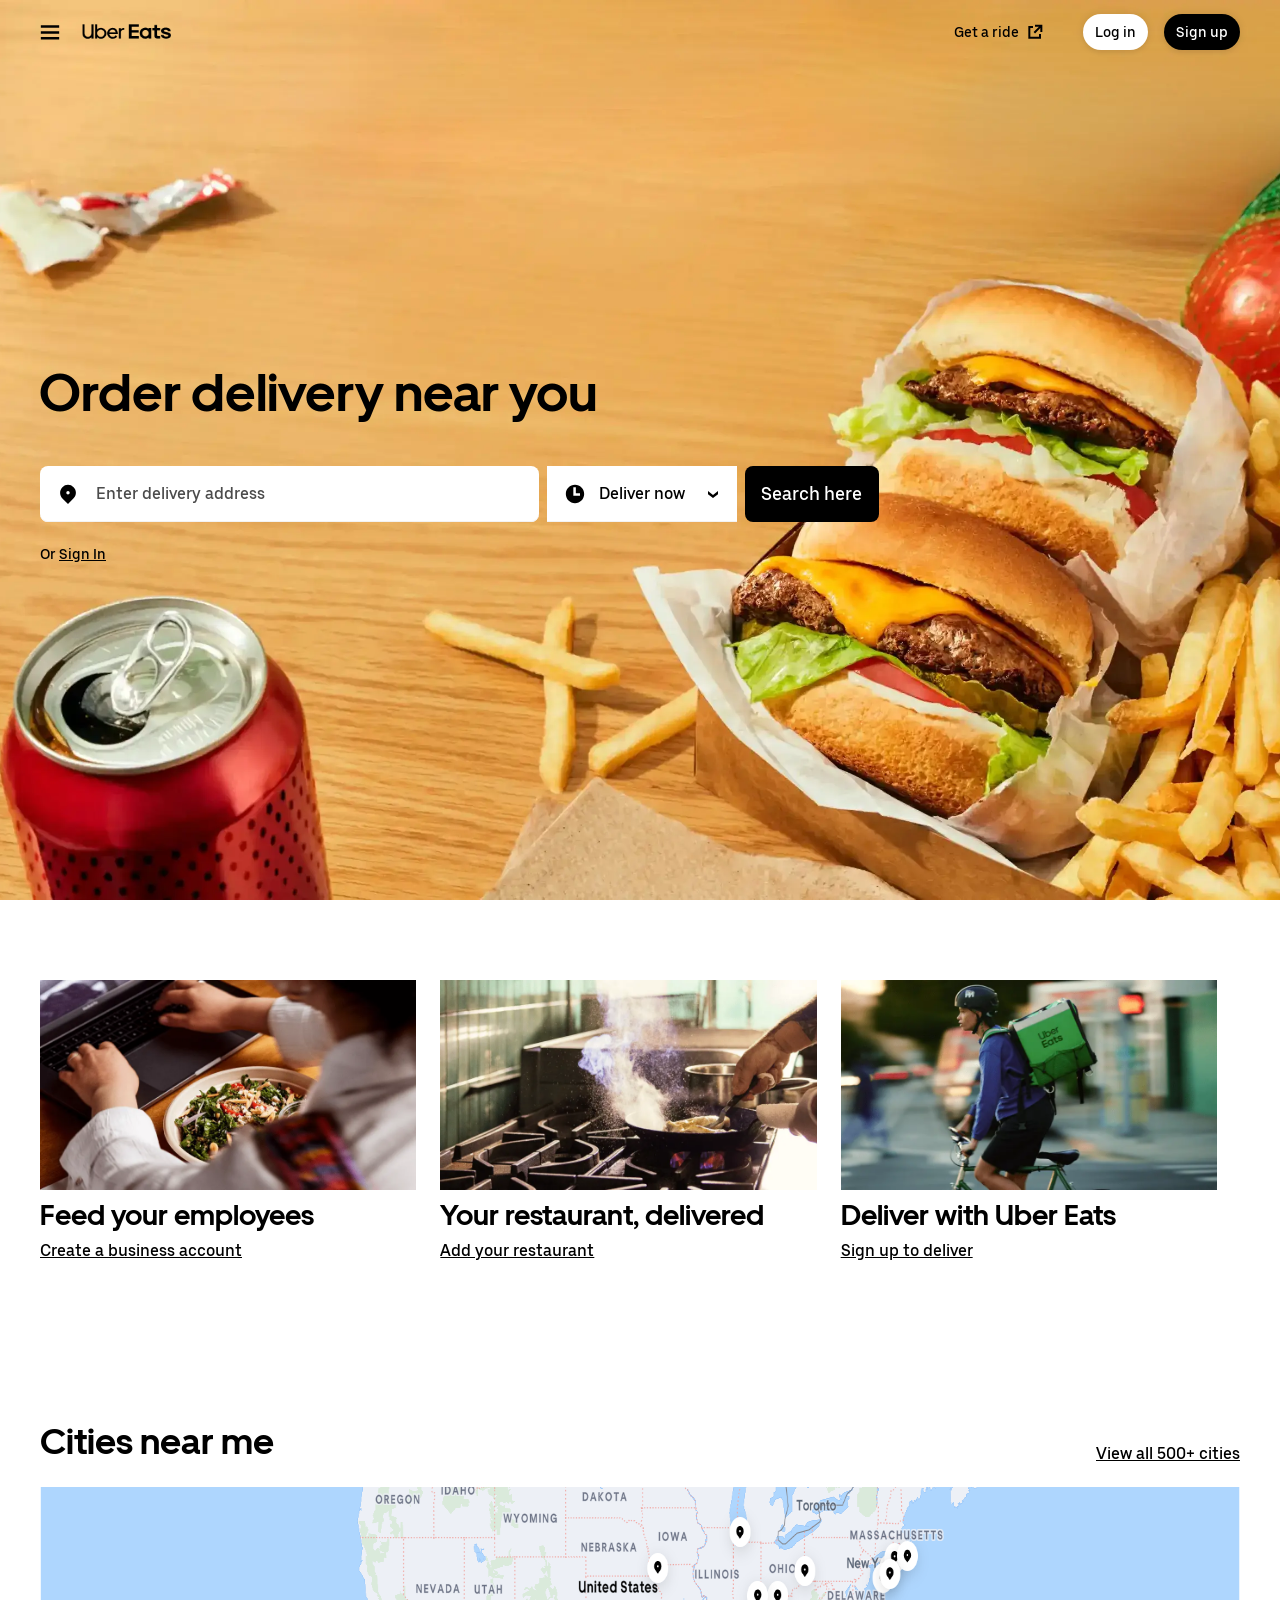
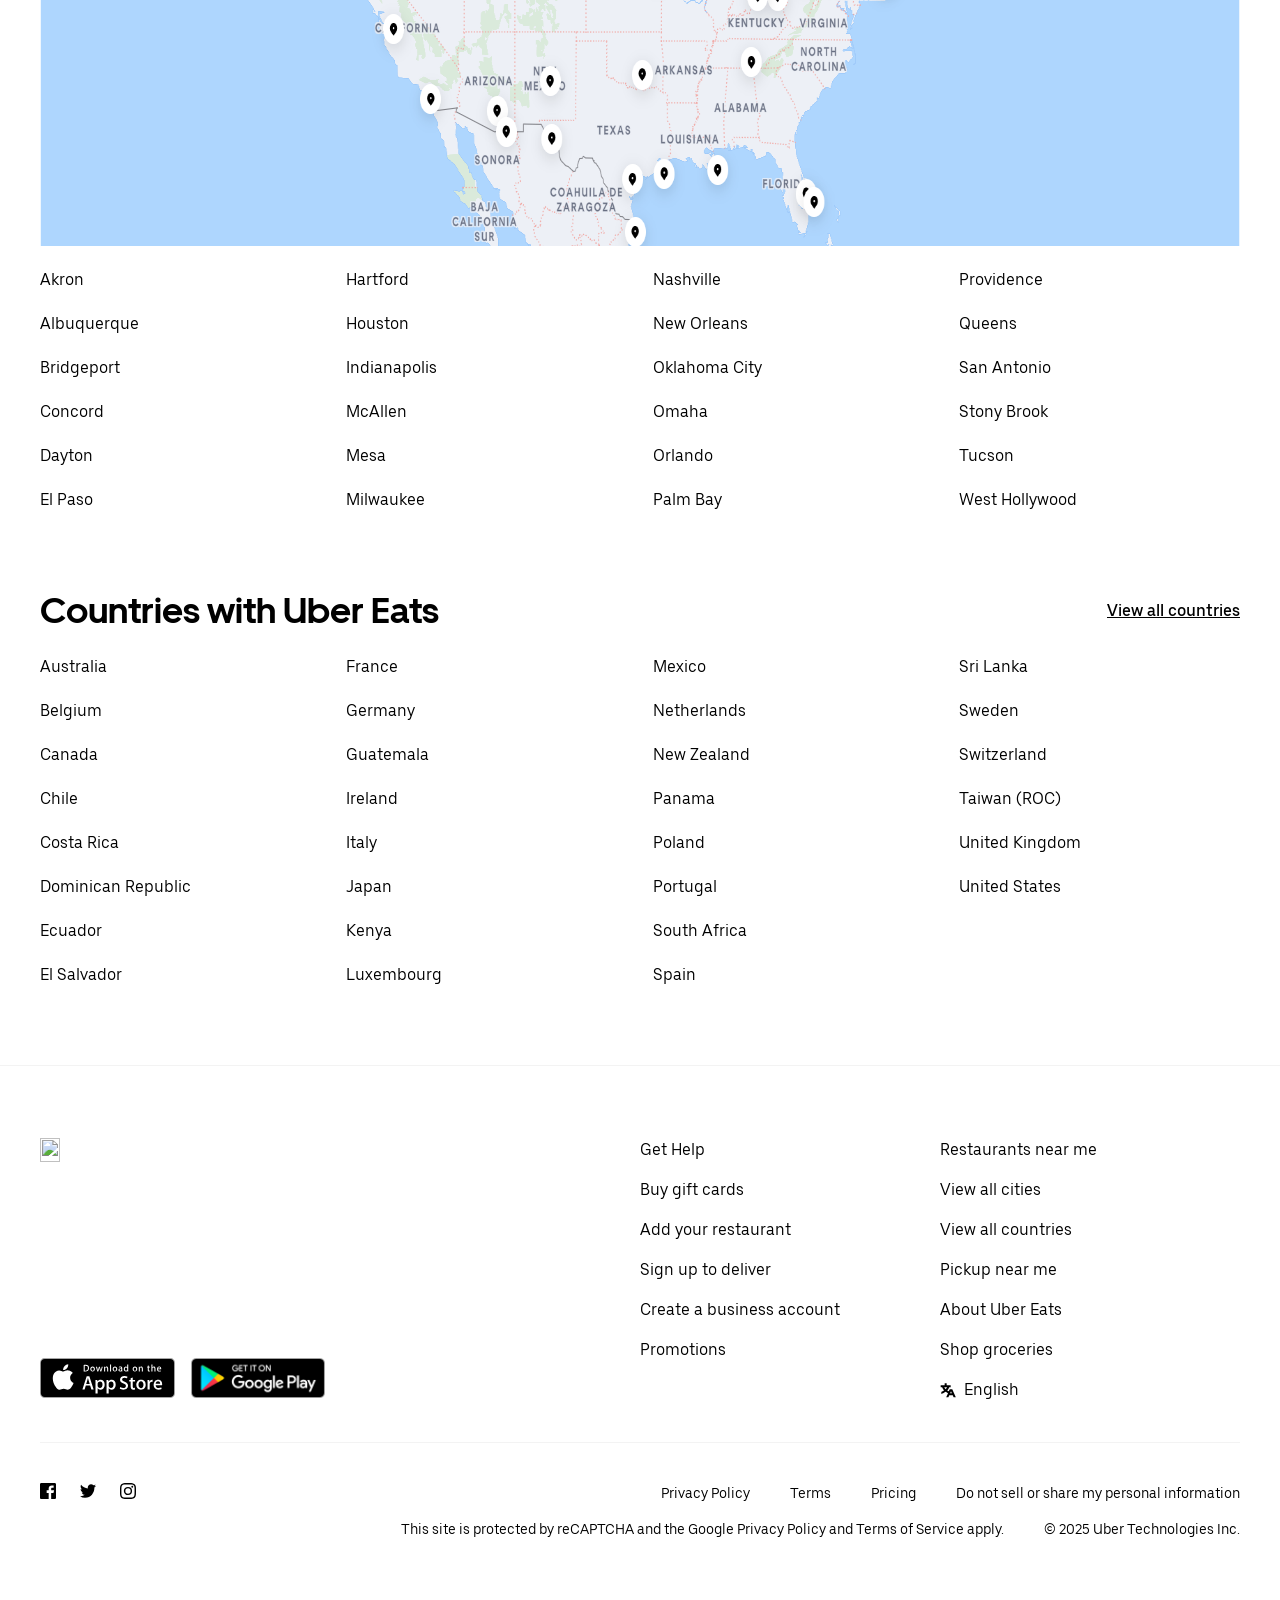
==== commit a334f567: "first commit" ====
--- a/Uber.html
+++ b/Uber.html
@@ -9,509 +9,546 @@
 </head>
 
 <body>
-    <div class="uber-container">
-        <div class="uber-image"></div>
-        <!-- <img class="uber-image" src="uber-img/image.png" alt=""> -->
-        <div class="urban-head1">
-            <div class="urban-head2">
-                <div class="urban-head3">
-                    <div class="urban-head4">
-                        <div class="urban-head5">
-                            <div class="first">
-                                <div class="line">
-                                    <svg width="20" height="20" viewBox="0 0 24 24" fill="none">
-                                        <title>Three lines</title>
+    <div class="whole">
+        <div class="uber-container">
+            <div class="uber-image"></div>
+            <!-- <img class="uber-image" src="uber-img/image.png" alt=""> -->
+            <div class="urban-head1">
+                <div class="urban-head2">
+                    <div class="urban-head3">
+                        <div class="urban-head4">
+                            <div class="urban-head5">
+                                <div class="first">
+                                    <div class="line">
+                                        <svg width="20" height="20" viewBox="0 0 24 24" fill="none">
+                                            <title>Three lines</title>
+                                            <path fill-rule="evenodd" clip-rule="evenodd"
+                                                d="M23 4H1v3h22V4Zm0 7H1v3h22v-3ZM1 18h22v3H1v-3Z" fill="currentColor">
+                                            </path>
+                                        </svg>
+                                    </div>
+                                    <div class="uber-eats-logo">
+                                        <img src="uber-img/uberEat.png" alt="">
+                                    </div>
+                                </div>
+                                <div class="all">
+                                    <div class="ride">
+                                        <a href="#">Get a ride </a>
+                                        <svg width="16" height="16" viewBox="0 0 24 24" fill="none">
+                                            <title>Arrow launch</title>
+                                            <g fill="currentColor">
+                                                <path d="M21 15v7H2V3h7v3H5v13h13v-4h3Z"></path>
+                                                <path d="M12 1v3h5.9l-8 7.9 2.2 2.2 7.9-8V12h3V1H12Z"></path>
+                                            </g>
+                                        </svg>
+
+                                    </div>
+                                    <div class="log-sign">
+                                        <a class="log" href="#"></a>
+                                        <a class="log2" href="#">Sign up</a>
+                                    </div>
+
+                                </div>
+
+                            </div>
+
+                        </div>
+                    </div>
+
+
+
+                </div>
+            </div>
+            <div class="delivery-container">
+                <h2 class="order-heading">Order delivery near you</h2>
+                <div class="enter-main1">
+                    <div class="enter-main">
+                        <div class="enter-container">
+                            <div class="enter">
+                                <svg aria-hidden="true" focusable="false" viewBox="0 0 24 24"
+                                    class="er es et al bc cg er es e4 e5">
+                                    <g clip-path="url(#clip0)">
+                                        <path
+                                            d="M17.583 5.166a7.896 7.896 0 00-11.166 0c-3.084 3.083-3.084 8.167 0 11.25L12 21.999l5.583-5.666c3.084-3 3.084-8.084 0-11.167zM12 12.416c-.917 0-1.667-.75-1.667-1.667 0-.916.75-1.666 1.667-1.666s1.667.75 1.667 1.666c0 .917-.75 1.667-1.667 1.667z">
+                                        </path>
+                                    </g>
+                                    <defs>
+                                        <clipPath id="clip0">
+                                            <path transform="translate(2 2)" d="M0 0h20v20H0z"></path>
+                                        </clipPath>
+                                    </defs>
+                                </svg>
+                                <div class="placeholder">Enter delivery address</div>
+
+                            </div>
+                            <div class="one">
+                                <div class="or-sign">Or
+                                    <a href="#">Sign In</a>
+                                </div>
+                            </div>
+
+                        </div>
+                        <div class="space"></div>
+                        <div class="enter-container2">
+                            <div class="enter1">
+                                <svg width="24px" height="24px" fill="none" viewBox="0 0 24 24"
+                                    xmlns="http://www.w3.org/2000/svg" aria-label="When" role="img" focusable="false">
+                                    <path
+                                        d="M12 2.83398C6.91671 2.83398 2.83337 6.91732 2.83337 12.0007C2.83337 17.084 6.91671 21.1673 12 21.1673C17.0834 21.1673 21.1667 17.084 21.1667 12.0007C21.1667 6.91732 17.0834 2.83398 12 2.83398ZM17 13.6673H10.3334V5.33398H12.8334V11.1673H17V13.6673Z"
+                                        fill="#000000"></path>
+                                </svg>
+                                <div class="placeholder1">Deliver now</div>
+                                <div class="svg1">
+                                    <div class="svg2">
+                                        <svg width="24px" height="24px" fill="none" viewBox="0 0 24 24"
+                                            xmlns="http://www.w3.org/2000/svg" aria-hidden="true" focusable="false">
+                                            <path
+                                                d="M17 11.7494V14.916L12 11.0827L7 14.916V11.7494L12 7.91602L17 11.7494Z"
+                                                fill="#000000" transform="rotate(180, 12, 12)"></path>
+                                        </svg>
+                                    </div>
+                                </div>
+
+                            </div>
+                                                                                               
+                        </div>
+                        <div class="space"></div>
+                        <div>
+                            <div class="search-black">
+                                <a href="">Search here</a>
+                            </div>
+                            <div class="two">
+                                <div class="or-sign">Or
+                                    <a href="#">Sign In</a>                 
+                                </div>
+                            </div>
+                        </div>
+                    </div>
+                </div>
+            </div>
+            <div class="space-after"></div>
+            <div class="get-container">
+                <div class="get-app">
+                    <div class="get-app1">
+                        <div class="android">
+                            <img src="https://www.ubereats.com/_static/31ee382bd0e6ed84.svg" alt="">
+                            <div class="space16"></div>
+                            <p>There’s more to love in the Android app.</p>
+
+                        </div>
+                        <button class="buttons">
+                            <div class="button-app">
+                                <svg aria-hidden="true" focusable="false" viewBox="0 0 24 24" class="fh fi e4 e5">
+                                    <g>
                                         <path fill-rule="evenodd" clip-rule="evenodd"
-                                            d="M23 4H1v3h22V4Zm0 7H1v3h22v-3ZM1 18h22v3H1v-3Z" fill="currentColor">
+                                            d="M15.297 3.415l-.233.343c1.77.804 2.97 2.326 2.97 4.069H6.341c0-1.743 1.199-3.265 2.97-4.069l-.234-.343-.233-.338-.52-.761a.2.2 0 01.058-.282.214.214 0 01.29.057l.793 1.157.238.348a7.035 7.035 0 012.484-.444c.888 0 1.729.16 2.484.444l1.032-1.505a.21.21 0 01.288-.057.198.198 0 01.059.282l-.52.76-.234.339zm-1.23 2.176c0 .337.28.61.626.61a.618.618 0 00.627-.61.617.617 0 00-.627-.61.617.617 0 00-.627.61zm-4.385.61a.618.618 0 01-.627-.61c0-.338.28-.61.627-.61.346 0 .627.272.627.61 0 .337-.28.61-.627.61z">
                                         </path>
-                                    </svg>
+                                        <path
+                                            d="M6.342 8.639h11.692v8.942c0 .71-.592 1.288-1.322 1.288h-.956c.033.107.052.22.052.338v2.574c0 .673-.562 1.22-1.254 1.22s-1.253-.547-1.253-1.22v-2.574c0-.119.018-.23.05-.338h-2.327c.032.107.051.22.051.338v2.574c0 .673-.562 1.22-1.253 1.22-.692 0-1.254-.547-1.254-1.22v-2.574c0-.119.018-.23.05-.338h-.953c-.73 0-1.323-.578-1.323-1.288V8.639zm-2.089 0C3.561 8.639 3 9.185 3 9.858v5.216c0 .673.56 1.22 1.253 1.22.692 0 1.253-.547 1.253-1.22V9.858c0-.673-.561-1.219-1.253-1.219zM18.87 9.858c0-.673.56-1.219 1.253-1.219.691 0 1.252.546 1.252 1.219v5.216c0 .673-.56 1.22-1.252 1.22-.693 0-1.254-.547-1.254-1.22V9.858z">
+                                        </path>
+                                    </g>
+                                </svg>
+                                <div class="space8"></div>
+                                <div class="getit">Get the app</div>
+                            </div>
+                        </button>
+                    </div>
+
+                </div>
+
+            </div>
+            <div class="space-after2"></div>
+            <div class="pictures">
+                <div class="pics1">
+                    <div>
+                        <img class="img1" src="uber-img/1st img.png" alt="">
+                        <p class="feed"> Feed your employees</p>
+                        <p class="feed-sub">Create a business account</p>
+                    </div>
+                </div>
+                <div class="space-after3"></div>
+                <div class="pics1">
+                    <div>
+                        <img class="img1" src="uber-img/2ndimg.png" alt="">
+                        <p class="feed"> Your restaurant, delivered</p>
+                        <p class="feed-sub">Add your restaurant</p>
+                    </div>
+                </div>
+                <div class="space-after3"></div>
+                <div class="pics1">
+                    <div>
+                        <img class="img1" src="uber-img/3rdimg.png" alt="">
+                        <p class="feed"> Deliver with Uber Eats</p>
+                        <p class="feed-sub">Sign up to deliver</p>
+                    </div>
+                </div>
+            </div>
+            <div class="space-after4"></div>
+            <div class="map-high">
+                <div class="space-after5"></div>
+                <div class="map">
+                    <div class="map-heading">
+                        <h2 class="map-h2">Cities near me</h2>
+                        <a href="#">View all 500+ cities</a>
+
+                    </div>
+
+                    <img class="map-pic" src="" alt="">
+                    <div class="grid-list">
+                        <div class="points">
+                            <a href="#">Albuquerque</a>
+                        </div>
+                        <div class="points">
+                            <a href="#">Concord</a>
+                        </div>
+                        <div class="points">
+                            <a href="#">Houston</a>
+                        </div>
+                        <div class="points">
+                            <a href="#">Indianapolis</a>
+                        </div>
+                        <div class="points">
+                            <a href="#">Mesa</a>
+                        </div>
+                        <div class="points">
+                            <a href="#">Milwaukee</a>
+                        </div>
+                        <div class="points">
+                            <a href="#">Nashville</a>
+                        </div>
+                        <div class="points">
+                            <a href="#">Oklahoma City</a>
+                        </div>
+                        <div class="points">
+                            <a href="#">Providence</a>
+                        </div>
+                        <div class="points">
+                            <a href="#">Queens</a>
+                        </div>
+                        <div class="points">
+                            <a href="#">Tucson</a>
+                        </div>
+                        <div class="points">
+                            <a href="#">West Hollywood</a>
+                        </div>
+                    </div>
+                    <div class="space24"></div>
+                    <a class="view" href="#">View all 500+ cities</a>
+                    <div class="space48"></div>
+
+
+
+                    <div class="grid-list2">
+                        <div class="points">
+                            <a href="#">Akron</a>
+                        </div>
+                        <div class="points">
+                            <a href="#">Albuquerque</a>
+                        </div>
+                        <div class="points">
+                            <a href="#">Bridgeport</a>
+                        </div>
+                        <div class="points">
+                            <a href="#">Concord</a>
+                        </div>
+                        <div class="points">
+                            <a href="#">Dayton</a>
+                        </div>
+                        <div class="points">
+                            <a href="#">El Paso</a>
+                        </div>
+                        <div class="points">
+                            <a href="#">Hartford</a>
+                        </div>
+                        <div class="points">
+                            <a href="#"> Houston</a>
+                        </div>
+                        <div class="points">
+                            <a href="#">Indianapolis</a>
+                        </div>
+                        <div class="points">
+                            <a href="#">McAllen</a>
+                        </div>
+                        <div class="points">
+                            <a href="#">Mesa</a>
+                        </div>
+                        <div class="points">
+                            <a href="#">Milwaukee</a>
+                        </div>
+
+                        <div class="points">
+                            <a href="#">Nashville</a>
+                        </div>
+                        <div class="points">
+                            <a href="#">New Orleans</a>
+                        </div>
+                        <div class="points">
+                            <a href="#">Oklahoma City</a>
+                        </div>
+                        <div class="points">
+                            <a href="#">Omaha</a>
+                        </div>
+                        <div class="points">
+                            <a href="#">Orlando</a>
+                        </div>
+                        <div class="points">
+                            <a href="#">Palm Bay</a>
+                        </div>
+                        <div class="points">
+                            <a href="#">Providence</a>
+                        </div>
+                        <div class="points">
+                            <a href="#">Queens</a>
+                        </div>
+                        <div class="points">
+                            <a href="#">San Antonio</a>
+                        </div>
+                        <div class="points">
+                            <a href="#">Stony Brook</a>
+                        </div>
+                        <div class="points">
+                            <a href="#">Tucson</a>
+                        </div>
+                        <div class="points">
+                            <a href="#">West Hollywood</a>
+                        </div>
+                    </div>
+                    <div class="space80"></div>
+
+                    <div class="counties">
+                        <div class="flex">
+                            <h2>Countries with Uber Eats</h2>
+                            <div class="view-all">
+                                <a class="hidee" href="#">View all countries</a>
+                            </div>
+                        </div>
+                        <div class="counties-cont">
+                            <div>
+                                <a href="#">Australia</a>
+                            </div>
+                            <div>
+                                <a href="#">Belgium</a>
+                            </div>
+                            <div>
+                                <a href="#">Canada</a>
+                            </div>
+                            <div>
+                                <a href="#">Chile</a>
+                            </div>
+                            <div>
+                                <a href="#">Costa Rica</a>
+                            </div>
+                            <div>
+                                <a href="#">Dominican Republic</a>
+                            </div>
+                            <div>
+                                <a href="#">Ecuador</a>
+                            </div>
+                            <div>
+                                <a href="#">El Salvador</a>
+                            </div>
+                            <div>
+                                <a href="#">France</a>
+                            </div>
+                            <div>
+                                <a href="#">Germany</a>
+                            </div>
+                            <div>
+                                <a href="#">Guatemala</a>
+                            </div>
+                            <div>
+                                <a href="#">Ireland</a>
+                            </div>
+                            <div>
+                                <a href="#">Italy</a>
+                            </div>
+                            <div>
+                                <a href="#">Japan</a>
+                            </div>
+                            <div>
+                                <a href="#">Kenya</a>
+                            </div>
+                            <div>
+                                <a href="#">Luxembourg</a>
+                            </div>
+                            <div>
+                                <a href="#">Mexico</a>
+                            </div>
+                            <div>
+                                <a href="#">Netherlands</a>
+                            </div>
+                            <div>
+                                <a href="#">New Zealand</a>
+                            </div>
+                            <div>
+                                <a href="#">Panama</a>
+                            </div>
+                            <div>
+                                <a href="#">Poland</a>
+                            </div>
+                            <div>
+                                <a href="#">Portugal</a>
+                            </div>
+                            <div>
+                                <a href="#">South Africa</a>
+                            </div>
+                            <div>
+                                <a href="#">Spain</a>
+                            </div>
+                            <div>
+                                <a href="#">Sri Lanka</a>
+                            </div>
+                            <div>
+                                <a href="#">Sweden</a>
+                            </div>
+                            <div>
+                                <a href="#">Switzerland</a>
+                            </div>
+                            <div>
+                                <a href="#">Taiwan (ROC)</a>
+                            </div>
+                            <div>
+                                <a href="#">United Kingdom</a>
+                            </div>
+                            <div>
+                                <a href="#">United States</a>
+                            </div>
+                        </div>
+                        <div class="space24"></div>
+                        <div class="view-all">
+                            <a class="view-hide" href="#">View all countries</a>
+                        </div>
+                    </div>
+
+
+
+                </div>
+            </div>
+            <footer class="footer-container">
+                <div class="footer-sub">
+                    <div class="footer1">
+                        <div class="footer-first">
+                            <img class="eats-img" src="https://www.ubereats.com/_static/97c43f8974e6c876.svg" alt="">
+                            <div class="foot1">
+                                <div class="foot2">
+                                    <img class="app" src="uber-img/app-store.png" alt="">
+                                    <img class="google" src="uber-img/googleplay.png" alt="">
                                 </div>
-                                <div class="uber-eats-logo">
-                                    <img src="uber-img/uberEat.png" alt="">
-                                </div>
-                            </div>
-                            <div class="all">
-                                <div class="ride">
-                                    <a href="#">Get a ride </a>
-                                    <svg width="16" height="16" viewBox="0 0 24 24" fill="none">
-                                        <title>Arrow launch</title>
-                                        <g fill="currentColor">
-                                            <path d="M21 15v7H2V3h7v3H5v13h13v-4h3Z"></path>
-                                            <path d="M12 1v3h5.9l-8 7.9 2.2 2.2 7.9-8V12h3V1H12Z"></path>
-                                        </g>
-                                    </svg>
-
-                                </div>
-                                <div class="log-sign">
-                                    <a class="log" href="#"></a>
-                                    <a class="log2" href="#">Sign up</a>
-                                </div>
-
-                            </div>
-
-                        </div>
-
-                    </div>
-                </div>
-
-
-
-            </div>
+                            </div>
+                        </div>
+                        <div class="get-help">
+                            <a href="#">Get Help</a>
+                            <a href="#">Buy gift cards</a>
+                            <a href="#">Add your restaurant</a>
+                            <a href="#">Sign up to deliver</a>
+                            <a href="#">Create a business account</a>
+                            <a href="#" style="margin-bottom: 0px;">Promotions</a>
+                        </div>
+
+                        <div class="get-help">
+                            <a href="#">Restaurants near me</a>
+                            <a href="#">View all cities</a>
+                            <a href="#">View all countries</a>
+                            <a href="#">Pickup near me</a>
+                            <a href="#">About Uber Eats</a>
+                            <a href="#">Shop groceries</a>
+                            <div class="english">
+                                <svg aria-label="Select a language" width="16px" role="img" focusable="false"
+                                    viewBox="0 0 16 15" class="dt dm e4 e5">
+                                    <path
+                                        d="M12.267 6.667H9.733l-.933 2.2c-.467-.2-1-.534-1.533-.934.866-.866 1.6-2 2-3.266h1.4v-2h-4v-2h-2v2h-4v2h1.466c.4 1.266 1.134 2.4 1.934 3.266-1.4.934-2.734 1.467-2.734 1.467v2.133L2 11.267c.133-.067 1.867-.667 3.667-2 .8.6 1.666 1.066 2.333 1.4l-1.8 4h2.2l.867-2h3.466l.867 2h2.2zm-5.2-2a6.79 6.79 0 01-1.4 2c-.534-.6-1.067-1.267-1.4-2zm3.066 6L11 8.733l.867 1.934z">
+                                    </path>
+                                </svg>
+                                <div class="space-8"></div>
+                                <a href="#">English</a>
+                            </div>
+
+                        </div>
+                    </div>
+
+                    <hr class="hr-class">
+                    <div class="foot-last">
+                        <div class="social">
+                            <a href="//www.facebook.com/ubereats"><svg aria-hidden="true" width="16px" focusable="false"
+                                    viewBox="0 0 16 16" class="dt dm e4 e5">
+                                    <path
+                                        d="M14.667 0H1.333C.597 0 0 .597 0 1.333v13.334C0 15.403.597 16 1.333 16h7.334v-6h-2V7.333h2V5.61c0-2.067 1.262-3.192 3.106-3.192.883 0 1.642.066 1.863.095v2.16h-1.279c-1.002 0-1.196.477-1.196 1.176v1.485h2.96L13.454 10h-2.293v6h3.506c.736 0 1.333-.597 1.333-1.333V1.333C16 .597 15.403 0 14.667 0z">
+                                    </path>
+                                </svg></a>
+                            <a href="//www.twitter.com/ubereats"><svg aria-hidden="true" width="16px" height="16px"
+                                    focusable="false" viewBox="0 0 14 12" class="dt dm e4 e5">
+                                    <path fill-rule="evenodd" clip-rule="evenodd"
+                                        d="M13.973 1.429a5.556 5.556 0 01-1.649.476A3.02 3.02 0 0013.587.231c-.554.34-1.169.59-1.823.728A2.792 2.792 0 009.668 0c-1.585 0-2.87 1.356-2.87 3.025 0 .24.026.47.074.692-2.385-.12-4.5-1.328-5.916-3.154-.249.443-.388.96-.388 1.522 0 1.051.507 1.976 1.276 2.52a2.754 2.754 0 01-1.3-.378v.036c0 1.467.988 2.692 2.302 2.97a2.776 2.776 0 01-1.29.052c.368 1.202 1.426 2.077 2.685 2.102A5.566 5.566 0 010 10.641 7.856 7.856 0 004.407 12c5.282 0 8.168-4.611 8.168-8.604 0-.13 0-.259-.01-.388.56-.424 1.05-.959 1.435-1.567l-.027-.012z">
+                                    </path>
+                                </svg></a>
+                            <a href="//www.instagram.com/ubereats"><svg aria-hidden="true" width="16px"
+                                    focusable="false" viewBox="0 0 16 16" class="dt dm e4 e5">
+                                    <path fill-rule="evenodd" clip-rule="evenodd"
+                                        d="M8 0C5.827 0 5.555.01 4.702.048 3.85.088 3.27.222 2.76.42a3.908 3.908 0 00-1.417.923c-.445.444-.72.89-.923 1.417-.198.51-.333 1.09-.372 1.942C.008 5.555 0 5.827 0 8s.01 2.445.048 3.298c.04.852.174 1.433.372 1.942.204.526.478.973.923 1.417.444.445.89.72 1.417.923.51.198 1.09.333 1.942.372.853.04 1.125.048 3.298.048s2.445-.01 3.298-.048c.852-.04 1.433-.174 1.942-.372a3.908 3.908 0 001.417-.923c.445-.444.72-.89.923-1.417.198-.51.333-1.09.372-1.942.04-.853.048-1.125.048-3.298s-.01-2.445-.048-3.298c-.04-.852-.174-1.433-.372-1.942a3.908 3.908 0 00-.923-1.417A3.886 3.886 0 0013.24.42c-.51-.198-1.09-.333-1.942-.372C10.445.008 10.173 0 8 0zm0 1.44c2.136 0 2.39.01 3.233.048.78.036 1.203.166 1.485.276.374.145.64.318.92.598.28.28.453.546.598.92.11.282.24.705.276 1.485.038.844.047 1.097.047 3.233s-.01 2.39-.05 3.233c-.04.78-.17 1.203-.28 1.485-.15.374-.32.64-.6.92-.28.28-.55.453-.92.598-.28.11-.71.24-1.49.276-.85.038-1.1.047-3.24.047s-2.39-.01-3.24-.05c-.78-.04-1.21-.17-1.49-.28a2.49 2.49 0 01-.92-.6c-.28-.28-.46-.55-.6-.92-.11-.28-.24-.71-.28-1.49-.03-.84-.04-1.1-.04-3.23s.01-2.39.04-3.24c.04-.78.17-1.21.28-1.49.14-.38.32-.64.6-.92.28-.28.54-.46.92-.6.28-.11.7-.24 1.48-.28.85-.03 1.1-.04 3.24-.04L8 1.44zm0 2.452a4.108 4.108 0 100 8.215 4.108 4.108 0 000-8.215zm0 6.775a2.667 2.667 0 110-5.334 2.667 2.667 0 010 5.334zm5.23-6.937a.96.96 0 11-1.92 0 .96.96 0 011.92 0z">
+                                    </path>
+                                </svg></a>
+                        </div>
+                        <div class="policy">
+                            <a href="#">Privacy Policy</a>
+                            <a href="#">Terms</a>
+                            <a href="#">Pricing</a>
+                            <a href="#">Do not sell or share my personal information</a>
+                            <a href="#">This site is protected by reCAPTCHA and the Google Privacy Policy and Terms of
+                                Service apply.</a>
+                            <a href="#" style="margin-bottom: 0px;">© 2025 Uber Technologies Inc.</a>
+                        </div>
+                    </div>
+
+
+                    <div class="foot-last2">
+                        <div class="social-1">
+                            <div class="social2">
+                                <a href="//www.facebook.com/ubereats"><svg aria-hidden="true" width="16px"
+                                        focusable="false" viewBox="0 0 16 16" class="dt dm e4 e5">
+                                        <path
+                                            d="M14.667 0H1.333C.597 0 0 .597 0 1.333v13.334C0 15.403.597 16 1.333 16h7.334v-6h-2V7.333h2V5.61c0-2.067 1.262-3.192 3.106-3.192.883 0 1.642.066 1.863.095v2.16h-1.279c-1.002 0-1.196.477-1.196 1.176v1.485h2.96L13.454 10h-2.293v6h3.506c.736 0 1.333-.597 1.333-1.333V1.333C16 .597 15.403 0 14.667 0z">
+                                        </path>
+                                    </svg></a>
+                                <a href="//www.twitter.com/ubereats"><svg aria-hidden="true" width="16px" height="16px"
+                                        focusable="false" viewBox="0 0 14 12" class="dt dm e4 e5">
+                                        <path fill-rule="evenodd" clip-rule="evenodd"
+                                            d="M13.973 1.429a5.556 5.556 0 01-1.649.476A3.02 3.02 0 0013.587.231c-.554.34-1.169.59-1.823.728A2.792 2.792 0 009.668 0c-1.585 0-2.87 1.356-2.87 3.025 0 .24.026.47.074.692-2.385-.12-4.5-1.328-5.916-3.154-.249.443-.388.96-.388 1.522 0 1.051.507 1.976 1.276 2.52a2.754 2.754 0 01-1.3-.378v.036c0 1.467.988 2.692 2.302 2.97a2.776 2.776 0 01-1.29.052c.368 1.202 1.426 2.077 2.685 2.102A5.566 5.566 0 010 10.641 7.856 7.856 0 004.407 12c5.282 0 8.168-4.611 8.168-8.604 0-.13 0-.259-.01-.388.56-.424 1.05-.959 1.435-1.567l-.027-.012z">
+                                        </path>
+                                    </svg></a>
+                                <a href="//www.instagram.com/ubereats"><svg aria-hidden="true" width="16px"
+                                        focusable="false" viewBox="0 0 16 16" class="dt dm e4 e5">
+                                        <path fill-rule="evenodd" clip-rule="evenodd"
+                                            d="M8 0C5.827 0 5.555.01 4.702.048 3.85.088 3.27.222 2.76.42a3.908 3.908 0 00-1.417.923c-.445.444-.72.89-.923 1.417-.198.51-.333 1.09-.372 1.942C.008 5.555 0 5.827 0 8s.01 2.445.048 3.298c.04.852.174 1.433.372 1.942.204.526.478.973.923 1.417.444.445.89.72 1.417.923.51.198 1.09.333 1.942.372.853.04 1.125.048 3.298.048s2.445-.01 3.298-.048c.852-.04 1.433-.174 1.942-.372a3.908 3.908 0 001.417-.923c.445-.444.72-.89.923-1.417.198-.51.333-1.09.372-1.942.04-.853.048-1.125.048-3.298s-.01-2.445-.048-3.298c-.04-.852-.174-1.433-.372-1.942a3.908 3.908 0 00-.923-1.417A3.886 3.886 0 0013.24.42c-.51-.198-1.09-.333-1.942-.372C10.445.008 10.173 0 8 0zm0 1.44c2.136 0 2.39.01 3.233.048.78.036 1.203.166 1.485.276.374.145.64.318.92.598.28.28.453.546.598.92.11.282.24.705.276 1.485.038.844.047 1.097.047 3.233s-.01 2.39-.05 3.233c-.04.78-.17 1.203-.28 1.485-.15.374-.32.64-.6.92-.28.28-.55.453-.92.598-.28.11-.71.24-1.49.276-.85.038-1.1.047-3.24.047s-2.39-.01-3.24-.05c-.78-.04-1.21-.17-1.49-.28a2.49 2.49 0 01-.92-.6c-.28-.28-.46-.55-.6-.92-.11-.28-.24-.71-.28-1.49-.03-.84-.04-1.1-.04-3.23s.01-2.39.04-3.24c.04-.78.17-1.21.28-1.49.14-.38.32-.64.6-.92.28-.28.54-.46.92-.6.28-.11.7-.24 1.48-.28.85-.03 1.1-.04 3.24-.04L8 1.44zm0 2.452a4.108 4.108 0 100 8.215 4.108 4.108 0 000-8.215zm0 6.775a2.667 2.667 0 110-5.334 2.667 2.667 0 010 5.334zm5.23-6.937a.96.96 0 11-1.92 0 .96.96 0 011.92 0z">
+                                        </path>
+                                    </svg></a>
+                            </div>
+                            <div class="width-space"></div>
+                            <div class="policy2">
+                                <a href="#">Privacy Policy</a>
+                                <a href="#">Terms</a>
+                                <a href="#">Pricing</a>
+                                <a href="#">Do not sell or share my personal information</a>
+                            </div>
+                        </div>
+                        <div class="policy2">
+                            <div class="width-space2"></div>
+                            <div class="wrp">
+                                <a href="#">This site is protected by reCAPTCHA and the Google Privacy Policy and Terms
+                                    of Service apply.</a>
+                                <div class="width_40"></div>
+                                <a href="#" style="margin-bottom: 0px;">© 2025 Uber Technologies Inc.</a>
+                            </div>
+                        </div>
+                    </div>
+
+
+
+
+
+                </div>
+
+            </footer>
         </div>
-        <div class="delivery-container">
-            <h2 class="order-heading">Order delivery near you</h2>
-            <div class="enter-main1">
-                <div class="enter-main">
-                    <div class="enter-container">
-                        <div class="enter">
-                            <svg aria-hidden="true" focusable="false" viewBox="0 0 24 24"
-                                class="er es et al bc cg er es e4 e5">
-                                <g clip-path="url(#clip0)">
-                                    <path
-                                        d="M17.583 5.166a7.896 7.896 0 00-11.166 0c-3.084 3.083-3.084 8.167 0 11.25L12 21.999l5.583-5.666c3.084-3 3.084-8.084 0-11.167zM12 12.416c-.917 0-1.667-.75-1.667-1.667 0-.916.75-1.666 1.667-1.666s1.667.75 1.667 1.666c0 .917-.75 1.667-1.667 1.667z">
-                                    </path>
-                                </g>
-                                <defs>
-                                    <clipPath id="clip0">
-                                        <path transform="translate(2 2)" d="M0 0h20v20H0z"></path>
-                                    </clipPath>
-                                </defs>
-                            </svg>
-                            <div class="placeholder">Enter delivery address</div>
-
-                        </div>
-
-                    </div>
-                    <div class="space"></div>
-                    <div class="enter-container2">
-                        <div class="enter1">
-                            <svg width="24px" height="24px" fill="none" viewBox="0 0 24 24"
-                                xmlns="http://www.w3.org/2000/svg" aria-label="When" role="img" focusable="false">
-                                <path
-                                    d="M12 2.83398C6.91671 2.83398 2.83337 6.91732 2.83337 12.0007C2.83337 17.084 6.91671 21.1673 12 21.1673C17.0834 21.1673 21.1667 17.084 21.1667 12.0007C21.1667 6.91732 17.0834 2.83398 12 2.83398ZM17 13.6673H10.3334V5.33398H12.8334V11.1673H17V13.6673Z"
-                                    fill="#000000"></path>
-                            </svg>
-                            <div class="placeholder1">Deliver now</div>
-                            <div class="svg1">
-                                <div class="svg2">
-                                    <svg width="24px" height="24px" fill="none" viewBox="0 0 24 24"
-                                        xmlns="http://www.w3.org/2000/svg" aria-hidden="true" focusable="false">
-                                        <path d="M17 11.7494V14.916L12 11.0827L7 14.916V11.7494L12 7.91602L17 11.7494Z"
-                                            fill="#000000" transform="rotate(180, 12, 12)"></path>
-                                    </svg>
-                                </div>
-                            </div>
-
-                        </div>
-
-                    </div>
-
-                    <div class="space"></div>
-                    <div class="search-black">
-                        <a href="">Search here</a>
-                    </div>
-                </div>
-                <div>
-                    <div class="or-sign">Or
-                        <a href="#">Sign In</a>
-                    </div>
-                </div>
-
-            </div>
-        </div>
-
-
-    </div>
-    <div class="space-after"></div>
-    <div class="get-container">
-        <div class="get-app">
-            <div class="get-app1">
-                <div class="android">
-                    <img src="https://www.ubereats.com/_static/31ee382bd0e6ed84.svg" alt="">
-                    <div class="space16"></div>
-                    <p>There’s more to love in the Android app.</p>
-
-                </div>
-                <button class="buttons">
-                    <div class="button-app">
-                        <svg aria-hidden="true" focusable="false" viewBox="0 0 24 24" class="fh fi e4 e5">
-                            <g>
-                                <path fill-rule="evenodd" clip-rule="evenodd"
-                                    d="M15.297 3.415l-.233.343c1.77.804 2.97 2.326 2.97 4.069H6.341c0-1.743 1.199-3.265 2.97-4.069l-.234-.343-.233-.338-.52-.761a.2.2 0 01.058-.282.214.214 0 01.29.057l.793 1.157.238.348a7.035 7.035 0 012.484-.444c.888 0 1.729.16 2.484.444l1.032-1.505a.21.21 0 01.288-.057.198.198 0 01.059.282l-.52.76-.234.339zm-1.23 2.176c0 .337.28.61.626.61a.618.618 0 00.627-.61.617.617 0 00-.627-.61.617.617 0 00-.627.61zm-4.385.61a.618.618 0 01-.627-.61c0-.338.28-.61.627-.61.346 0 .627.272.627.61 0 .337-.28.61-.627.61z">
-                                </path>
-                                <path
-                                    d="M6.342 8.639h11.692v8.942c0 .71-.592 1.288-1.322 1.288h-.956c.033.107.052.22.052.338v2.574c0 .673-.562 1.22-1.254 1.22s-1.253-.547-1.253-1.22v-2.574c0-.119.018-.23.05-.338h-2.327c.032.107.051.22.051.338v2.574c0 .673-.562 1.22-1.253 1.22-.692 0-1.254-.547-1.254-1.22v-2.574c0-.119.018-.23.05-.338h-.953c-.73 0-1.323-.578-1.323-1.288V8.639zm-2.089 0C3.561 8.639 3 9.185 3 9.858v5.216c0 .673.56 1.22 1.253 1.22.692 0 1.253-.547 1.253-1.22V9.858c0-.673-.561-1.219-1.253-1.219zM18.87 9.858c0-.673.56-1.219 1.253-1.219.691 0 1.252.546 1.252 1.219v5.216c0 .673-.56 1.22-1.252 1.22-.693 0-1.254-.547-1.254-1.22V9.858z">
-                                </path>
-                            </g>
-                        </svg>
-                        <div class="space8"></div>
-                        <div class="getit">Get the app</div>
-                    </div>
-                </button>
-            </div>
-
-        </div>
-
-    </div>
-    <div class="space-after2"></div>
-    <div class="pictures">
-        <div class="pics1">
-            <div>
-                <img class="img1" src="uber-img/1st img.png" alt="">
-                <p class="feed"> Feed your employees</p>
-                <p class="feed-sub">Create a business account</p>
-            </div>
-        </div>
-        <div class="space-after3"></div>
-        <div class="pics1">
-            <div>
-                <img class="img1" src="uber-img/2ndimg.png" alt="">
-                <p class="feed"> Your restaurant, delivered</p>
-                <p class="feed-sub">Add your restaurant</p>
-            </div>
-        </div>
-        <div class="space-after3"></div>
-        <div class="pics1">
-            <div>
-                <img class="img1" src="uber-img/3rdimg.png" alt="">
-                <p class="feed"> Deliver with Uber Eats</p>
-                <p class="feed-sub">Sign up to deliver</p>
-            </div>
-        </div>
-    </div>
-    <div class="space-after4"></div>
-    <div class="map-high">
-        <div class="space-after5"></div>
-        <div class="map">
-            <div class="map-heading">
-                <h2 class="map-h2">Cities near me</h2>
-                <a href="#">View all 500+ cities</a>
-
-            </div>
-
-            <img class="map-pic" src="" alt="">
-            <div class="grid-list">
-                <div class="points">
-                    <a href="#">Albuquerque</a>
-                </div>
-                <div class="points">
-                    <a href="#">Concord</a>
-                </div>
-                <div class="points">
-                    <a href="#">Houston</a>
-                </div>
-                <div class="points">
-                    <a href="#">Indianapolis</a>
-                </div>
-                <div class="points">
-                    <a href="#">Mesa</a>
-                </div>
-                <div class="points">
-                    <a href="#">Milwaukee</a>
-                </div>
-                <div class="points">
-                    <a href="#">Nashville</a>
-                </div>
-                <div class="points">
-                    <a href="#">Oklahoma City</a>
-                </div>
-                <div class="points">
-                    <a href="#">Providence</a>
-                </div>
-                <div class="points">
-                    <a href="#">Queens</a>
-                </div>
-                <div class="points">
-                    <a href="#">Tucson</a>
-                </div>
-                <div class="points">
-                    <a href="#">West Hollywood</a>
-                </div>
-            </div>
-            <div class="space24"></div>
-            <a class="view" href="#">View all 500+ cities</a>
-            <div class="space48"></div>
-
-
-
-            <div class="grid-list2">
-                <div class="points">
-                    <a href="#">Akron</a>
-                </div>
-                <div class="points">
-                    <a href="#">Albuquerque</a>
-                </div>
-                <div class="points">
-                    <a href="#">Bridgeport</a>
-                </div>
-                <div class="points">
-                    <a href="#">Concord</a>
-                </div>
-                <div class="points">
-                    <a href="#">Dayton</a>
-                </div>
-                <div class="points">
-                    <a href="#">El Paso</a>
-                </div>
-                <div class="points">
-                    <a href="#">Hartford</a>
-                </div>
-                <div class="points">
-                    <a href="#"> Houston</a>
-                </div>
-                <div class="points">
-                    <a href="#">Indianapolis</a>
-                </div>
-                <div class="points">
-                    <a href="#">McAllen</a>
-                </div>
-                <div class="points">
-                    <a href="#">Mesa</a>
-                </div>
-                <div class="points">
-                    <a href="#">Milwaukee</a>
-                </div>
-
-                <div class="points">
-                    <a href="#">Nashville</a>
-                </div>
-                <div class="points">
-                    <a href="#">New Orleans</a>
-                </div>
-                <div class="points">
-                    <a href="#">Oklahoma City</a>
-                </div>
-                <div class="points">
-                    <a href="#">Omaha</a>
-                </div>
-                <div class="points">
-                    <a href="#">Orlando</a>
-                </div>
-                <div class="points">
-                    <a href="#">Palm Bay</a>
-                </div>
-                <div class="points">
-                    <a href="#">Providence</a>
-                </div>
-                <div class="points">
-                    <a href="#">Queens</a>
-                </div>
-                <div class="points">
-                    <a href="#">San Antonio</a>
-                </div>
-                <div class="points">
-                    <a href="#">Stony Brook</a>
-                </div>
-                <div class="points">
-                    <a href="#">Tucson</a>
-                </div>
-                <div class="points">
-                    <a href="#">West Hollywood</a>
-                </div>
-            </div>
-            <div class="space80"></div>
-
-            <div class="counties">
-                <div class="flex">
-                    <h2>Countries with Uber Eats</h2>
-                    <div class="view-all">
-                        <a class="hidee" href="#">View all countries</a>
-                    </div>
-                </div>
-                <div class="counties-cont">
-                    <div>
-                        <a href="#">Australia</a>
-                    </div>
-                    <div>
-                        <a href="#">Belgium</a>
-                    </div>
-                    <div>
-                        <a href="#">Canada</a>
-                    </div>
-                    <div>
-                        <a href="#">Chile</a>
-                    </div>
-                    <div>
-                        <a href="#">Costa Rica</a>
-                    </div>
-                    <div>
-                        <a href="#">Dominican Republic</a>
-                    </div>
-                    <div>
-                        <a href="#">Ecuador</a>
-                    </div>
-                    <div>
-                        <a href="#">El Salvador</a>
-                    </div>
-                    <div>
-                        <a href="#">France</a>
-                    </div>
-                    <div>
-                        <a href="#">Germany</a>
-                    </div>
-                    <div>
-                        <a href="#">Guatemala</a>
-                    </div>
-                    <div>
-                        <a href="#">Ireland</a>
-                    </div>
-                    <div>
-                        <a href="#">Italy</a>
-                    </div>
-                    <div>
-                        <a href="#">Japan</a>
-                    </div>
-                    <div>
-                        <a href="#">Kenya</a>
-                    </div>
-                    <div>
-                        <a href="#">Luxembourg</a>
-                    </div>
-                    <div>
-                        <a href="#">Mexico</a>
-                    </div>
-                    <div>
-                        <a href="#">Netherlands</a>
-                    </div>
-                    <div>
-                        <a href="#">New Zealand</a>
-                    </div>
-                    <div>
-                        <a href="#">Panama</a>
-                    </div>
-                    <div>
-                        <a href="#">Poland</a>
-                    </div>
-                    <div>
-                        <a href="#">Portugal</a>
-                    </div>
-                    <div>
-                        <a href="#">South Africa</a>
-                    </div>
-                    <div>
-                        <a href="#">Spain</a>
-                    </div>
-                    <div>
-                        <a href="#">Sri Lanka</a>
-                    </div>
-                    <div>
-                        <a href="#">Sweden</a>
-                    </div>
-                    <div>
-                        <a href="#">Switzerland</a>
-                    </div>
-                    <div>
-                        <a href="#">Taiwan (ROC)</a>
-                    </div>
-                    <div>
-                        <a href="#">United Kingdom</a>
-                    </div>
-                    <div>
-                        <a href="#">United States</a>
-                    </div>
-                </div>
-                <div class="space24"></div>
-                <div class="view-all">
-                    <a class="view-hide" href="#">View all countries</a>
-                </div>
-            </div>
-
-
-
-        </div>
-    </div>
-    <footer class="footer-container">
-        <div class="footer-sub">
-            <div class="footer1">
-        <div class="footer-first">
-        <img class="eats-img" src="https://www.ubereats.com/_static/97c43f8974e6c876.svg" alt="">
-        <div class="foot1">
-            <div class="foot2">
-                <img class="app" src="uber-img/app-store.png" alt="">
-                <img class="google" src="uber-img/googleplay.png" alt="">
-            </div>
-        </div>
-        </div>
-        <div class="get-help">
-            <a href="#">Get Help</a>
-            <a href="#">Buy gift cards</a>
-            <a href="#">Add your restaurant</a>
-            <a href="#">Sign up to deliver</a>
-            <a href="#">Create a business account</a>
-            <a href="#" style="margin-bottom: 0px;">Promotions</a>
-        </div>
-
-        <div class="get-help">
-            <a href="#">Restaurants near me</a>
-            <a href="#">View all cities</a>
-            <a href="#">View all countries</a>
-            <a href="#">Pickup near me</a>
-            <a href="#">About Uber Eats</a>
-            <a href="#">Shop groceries</a>
-            <div class="english">
-                <svg aria-label="Select a language" width="16px" role="img" focusable="false" viewBox="0 0 16 15"
-                    class="dt dm e4 e5">
-                    <path
-                        d="M12.267 6.667H9.733l-.933 2.2c-.467-.2-1-.534-1.533-.934.866-.866 1.6-2 2-3.266h1.4v-2h-4v-2h-2v2h-4v2h1.466c.4 1.266 1.134 2.4 1.934 3.266-1.4.934-2.734 1.467-2.734 1.467v2.133L2 11.267c.133-.067 1.867-.667 3.667-2 .8.6 1.666 1.066 2.333 1.4l-1.8 4h2.2l.867-2h3.466l.867 2h2.2zm-5.2-2a6.79 6.79 0 01-1.4 2c-.534-.6-1.067-1.267-1.4-2zm3.066 6L11 8.733l.867 1.934z">
-                    </path>
-                </svg>
-                <div class="space-8"></div>
-                <a href="#">English</a>
-            </div>
-
-        </div>
-        </div>
-
-            <hr class="hr-class">
-        <div class="foot-last">
-        <div class="social">
-            <a href="//www.facebook.com/ubereats"><svg aria-hidden="true" width="16px" focusable="false" viewBox="0 0 16 16" class="dt dm e4 e5"><path d="M14.667 0H1.333C.597 0 0 .597 0 1.333v13.334C0 15.403.597 16 1.333 16h7.334v-6h-2V7.333h2V5.61c0-2.067 1.262-3.192 3.106-3.192.883 0 1.642.066 1.863.095v2.16h-1.279c-1.002 0-1.196.477-1.196 1.176v1.485h2.96L13.454 10h-2.293v6h3.506c.736 0 1.333-.597 1.333-1.333V1.333C16 .597 15.403 0 14.667 0z" ></path></svg></a>
-            <a href="//www.twitter.com/ubereats"><svg aria-hidden="true"  width="16px" height="16px" focusable="false" viewBox="0 0 14 12" class="dt dm e4 e5"><path fill-rule="evenodd" clip-rule="evenodd" d="M13.973 1.429a5.556 5.556 0 01-1.649.476A3.02 3.02 0 0013.587.231c-.554.34-1.169.59-1.823.728A2.792 2.792 0 009.668 0c-1.585 0-2.87 1.356-2.87 3.025 0 .24.026.47.074.692-2.385-.12-4.5-1.328-5.916-3.154-.249.443-.388.96-.388 1.522 0 1.051.507 1.976 1.276 2.52a2.754 2.754 0 01-1.3-.378v.036c0 1.467.988 2.692 2.302 2.97a2.776 2.776 0 01-1.29.052c.368 1.202 1.426 2.077 2.685 2.102A5.566 5.566 0 010 10.641 7.856 7.856 0 004.407 12c5.282 0 8.168-4.611 8.168-8.604 0-.13 0-.259-.01-.388.56-.424 1.05-.959 1.435-1.567l-.027-.012z"></path></svg></a>
-            <a href="//www.instagram.com/ubereats"><svg aria-hidden="true" width="16px"  focusable="false" viewBox="0 0 16 16" class="dt dm e4 e5"><path fill-rule="evenodd" clip-rule="evenodd" d="M8 0C5.827 0 5.555.01 4.702.048 3.85.088 3.27.222 2.76.42a3.908 3.908 0 00-1.417.923c-.445.444-.72.89-.923 1.417-.198.51-.333 1.09-.372 1.942C.008 5.555 0 5.827 0 8s.01 2.445.048 3.298c.04.852.174 1.433.372 1.942.204.526.478.973.923 1.417.444.445.89.72 1.417.923.51.198 1.09.333 1.942.372.853.04 1.125.048 3.298.048s2.445-.01 3.298-.048c.852-.04 1.433-.174 1.942-.372a3.908 3.908 0 001.417-.923c.445-.444.72-.89.923-1.417.198-.51.333-1.09.372-1.942.04-.853.048-1.125.048-3.298s-.01-2.445-.048-3.298c-.04-.852-.174-1.433-.372-1.942a3.908 3.908 0 00-.923-1.417A3.886 3.886 0 0013.24.42c-.51-.198-1.09-.333-1.942-.372C10.445.008 10.173 0 8 0zm0 1.44c2.136 0 2.39.01 3.233.048.78.036 1.203.166 1.485.276.374.145.64.318.92.598.28.28.453.546.598.92.11.282.24.705.276 1.485.038.844.047 1.097.047 3.233s-.01 2.39-.05 3.233c-.04.78-.17 1.203-.28 1.485-.15.374-.32.64-.6.92-.28.28-.55.453-.92.598-.28.11-.71.24-1.49.276-.85.038-1.1.047-3.24.047s-2.39-.01-3.24-.05c-.78-.04-1.21-.17-1.49-.28a2.49 2.49 0 01-.92-.6c-.28-.28-.46-.55-.6-.92-.11-.28-.24-.71-.28-1.49-.03-.84-.04-1.1-.04-3.23s.01-2.39.04-3.24c.04-.78.17-1.21.28-1.49.14-.38.32-.64.6-.92.28-.28.54-.46.92-.6.28-.11.7-.24 1.48-.28.85-.03 1.1-.04 3.24-.04L8 1.44zm0 2.452a4.108 4.108 0 100 8.215 4.108 4.108 0 000-8.215zm0 6.775a2.667 2.667 0 110-5.334 2.667 2.667 0 010 5.334zm5.23-6.937a.96.96 0 11-1.92 0 .96.96 0 011.92 0z"></path></svg></a>
-        </div>
-        <div class="policy">
-            <a href="#">Privacy Policy</a>
-            <a href="#">Terms</a>
-            <a href="#">Pricing</a>
-            <a href="#">Do not sell or share my personal information</a>
-            <a href="#">This site is protected by reCAPTCHA and the Google Privacy Policy and Terms of Service apply.</a>
-            <a href="#" style="margin-bottom: 0px;">© 2025 Uber Technologies Inc.</a>
-        </div>
-        </div>
-
-
-        <div class="foot-last2">
-            <div class="social-1">
-        <div class="social2">
-            <a href="//www.facebook.com/ubereats"><svg aria-hidden="true" width="16px" focusable="false" viewBox="0 0 16 16" class="dt dm e4 e5"><path d="M14.667 0H1.333C.597 0 0 .597 0 1.333v13.334C0 15.403.597 16 1.333 16h7.334v-6h-2V7.333h2V5.61c0-2.067 1.262-3.192 3.106-3.192.883 0 1.642.066 1.863.095v2.16h-1.279c-1.002 0-1.196.477-1.196 1.176v1.485h2.96L13.454 10h-2.293v6h3.506c.736 0 1.333-.597 1.333-1.333V1.333C16 .597 15.403 0 14.667 0z" ></path></svg></a>
-            <a href="//www.twitter.com/ubereats"><svg aria-hidden="true"  width="16px" height="16px" focusable="false" viewBox="0 0 14 12" class="dt dm e4 e5"><path fill-rule="evenodd" clip-rule="evenodd" d="M13.973 1.429a5.556 5.556 0 01-1.649.476A3.02 3.02 0 0013.587.231c-.554.34-1.169.59-1.823.728A2.792 2.792 0 009.668 0c-1.585 0-2.87 1.356-2.87 3.025 0 .24.026.47.074.692-2.385-.12-4.5-1.328-5.916-3.154-.249.443-.388.96-.388 1.522 0 1.051.507 1.976 1.276 2.52a2.754 2.754 0 01-1.3-.378v.036c0 1.467.988 2.692 2.302 2.97a2.776 2.776 0 01-1.29.052c.368 1.202 1.426 2.077 2.685 2.102A5.566 5.566 0 010 10.641 7.856 7.856 0 004.407 12c5.282 0 8.168-4.611 8.168-8.604 0-.13 0-.259-.01-.388.56-.424 1.05-.959 1.435-1.567l-.027-.012z"></path></svg></a>
-            <a href="//www.instagram.com/ubereats"><svg aria-hidden="true" width="16px"  focusable="false" viewBox="0 0 16 16" class="dt dm e4 e5"><path fill-rule="evenodd" clip-rule="evenodd" d="M8 0C5.827 0 5.555.01 4.702.048 3.85.088 3.27.222 2.76.42a3.908 3.908 0 00-1.417.923c-.445.444-.72.89-.923 1.417-.198.51-.333 1.09-.372 1.942C.008 5.555 0 5.827 0 8s.01 2.445.048 3.298c.04.852.174 1.433.372 1.942.204.526.478.973.923 1.417.444.445.89.72 1.417.923.51.198 1.09.333 1.942.372.853.04 1.125.048 3.298.048s2.445-.01 3.298-.048c.852-.04 1.433-.174 1.942-.372a3.908 3.908 0 001.417-.923c.445-.444.72-.89.923-1.417.198-.51.333-1.09.372-1.942.04-.853.048-1.125.048-3.298s-.01-2.445-.048-3.298c-.04-.852-.174-1.433-.372-1.942a3.908 3.908 0 00-.923-1.417A3.886 3.886 0 0013.24.42c-.51-.198-1.09-.333-1.942-.372C10.445.008 10.173 0 8 0zm0 1.44c2.136 0 2.39.01 3.233.048.78.036 1.203.166 1.485.276.374.145.64.318.92.598.28.28.453.546.598.92.11.282.24.705.276 1.485.038.844.047 1.097.047 3.233s-.01 2.39-.05 3.233c-.04.78-.17 1.203-.28 1.485-.15.374-.32.64-.6.92-.28.28-.55.453-.92.598-.28.11-.71.24-1.49.276-.85.038-1.1.047-3.24.047s-2.39-.01-3.24-.05c-.78-.04-1.21-.17-1.49-.28a2.49 2.49 0 01-.92-.6c-.28-.28-.46-.55-.6-.92-.11-.28-.24-.71-.28-1.49-.03-.84-.04-1.1-.04-3.23s.01-2.39.04-3.24c.04-.78.17-1.21.28-1.49.14-.38.32-.64.6-.92.28-.28.54-.46.92-.6.28-.11.7-.24 1.48-.28.85-.03 1.1-.04 3.24-.04L8 1.44zm0 2.452a4.108 4.108 0 100 8.215 4.108 4.108 0 000-8.215zm0 6.775a2.667 2.667 0 110-5.334 2.667 2.667 0 010 5.334zm5.23-6.937a.96.96 0 11-1.92 0 .96.96 0 011.92 0z"></path></svg></a>
-        </div>
-        <div class="width-space"></div>
-        <div class="policy2">
-            <a href="#">Privacy Policy</a>
-            <a href="#">Terms</a>
-            <a href="#">Pricing</a>
-            <a href="#">Do not sell or share my personal information</a>
-        </div>
-        </div>
-        <div class="policy2">
-            <div class="width-space2"></div>
-            <div class="wrp">
-            <a href="#">This site is protected by reCAPTCHA and the Google Privacy Policy and Terms of Service apply.</a>
-            <div class="width_40"></div>
-            <a href="#" style="margin-bottom: 0px;">© 2025 Uber Technologies Inc.</a>
-            </div>
-        </div>
-        </div>
-
-        
-
-        
-        
-        </div>
-    
-    </footer>
 </body>
 
 </html>
--- a/Uber.css
+++ b/Uber.css
@@ -21,13 +21,17 @@
 
 body {
     margin: 0px;
-}
-
+    height: 100%;
+}
+.whole{
+    height: 100%;
+}
 .uber-container {
     height: 100vh;
     position: relative;
-    overflow-y: hidden;
+    /* overflow-y: hidden; */
     width: 100%;
+    overflow: visible;
 }
 
 .uber-image {
@@ -35,7 +39,8 @@
     width: 100%;
     height: 100%;
     position: relative;
-    overflow-y: hidden;
+    /* overflow-y: hidden; */
+    overflow: visible;
     background-size: cover;
     background-position: center;
     background-image: url("uber-img/smallest.png");
@@ -47,17 +52,22 @@
     flex-direction: row;
     top: 0px;
     padding: 0px 40px;
-    overflow-y: hidden;
+    /* overflow-y: hidden; */
+    overflow: visible;
     display: flex;
     align-items: center;
     overflow: hidden;
 }
-
+.one{
+    display: none;
+}
 .urban-head1 {
     z-index: 1;
     width: 100%;
 }
-
+.or-sign1{
+    display: none;
+}
 .urban-head2 {
     height: 48px;
     width: 100%;
@@ -68,7 +78,7 @@
     width: 100%;
     left: 0px;
     top: 0px;
-    position: fixed;
+    position: absolute;
 }
 
 .urban-head4 {
@@ -202,6 +212,8 @@
     padding: 0px 16px;
     left: 50%;
     transform: translateX(-50%);
+    /* height: 5000px; */
+    max-height: 100vh;
 }
 
 .order-heading {
@@ -216,10 +228,15 @@
 .enter-container {
     display: block;
     padding: 8px 0px;
-
-}
-
-.enter {
+    position: sticky;
+    top: 0px;
+    z-index: 999;
+}
+
+.enter-main{
+    height: 200vh;
+}
+/* .enter {
     position: sticky;
     box-shadow: rgb(243, 243, 243) 0px -1px 0px inset;
     height: 56px;
@@ -227,8 +244,21 @@
     display: flex;
     align-items: center;
     padding-left: 4px;
-
-}
+    top: 0px;
+
+} */
+.enter {
+  position: sticky;
+  top: 0;
+  z-index: 9999;
+  box-shadow: rgb(243, 243, 243) 0px -1px 0px inset;
+  height: 56px;
+  background-color: white;
+  display: flex;
+  align-items: center;
+  padding-left: 4px;
+}
+
 
 .enter1 {
     position: sticky;
@@ -696,7 +726,7 @@
         width: 100%;
         left: 0px;
         top: 0px;
-        position: fixed;
+        position: absolute;
     }
 
     .urban-head4 {
@@ -724,7 +754,6 @@
         display: flex;
         margin: auto 0;
         height: 36px;
-        margin-right: 2px;
         width: 36px;
         align-items: center;
         position: relative;
@@ -846,11 +875,6 @@
     .log-sign {
         margin: 0px;
     }
-
-    .line {
-        margin-right: 2px;
-    }
-
     .enter-container {
         padding: 0px;
     }
@@ -917,7 +941,7 @@
     }
 
     .urban-head2 {
-        height: 64px;
+        height: 0px;
     }
 
     .urban-head3 {
@@ -1181,10 +1205,11 @@
 
     .feed {
         font-size: 28px;
+        margin-top: 1px;
     }
 
     .feed-sub {
-        margin-top: 9px;
+        margin-top: 10px;
     }
 
     .space-after4 {
@@ -1214,6 +1239,7 @@
         align-items: end;
 
     }
+  
 
     .map {
         margin: 0px;
@@ -1225,6 +1251,7 @@
 
     .map-pic {
         margin: 20px 0px;
+        margin-top: 23px;
     }
 
     .grid-list {
@@ -1279,7 +1306,7 @@
     }
 
     .footer-container {
-        margin-top: 80px;
+        margin-top: 81px;
         padding: 72px 0px 88px;
         background-color: white;
     }
@@ -1423,4 +1450,14 @@
 .foot-last2{
     display: block;
 }
+.j{
+    display: flex;
+    flex-direction: column;
+}
+.one{
+    display: block;
+}
+.two{
+    display: none;
+}
 }
